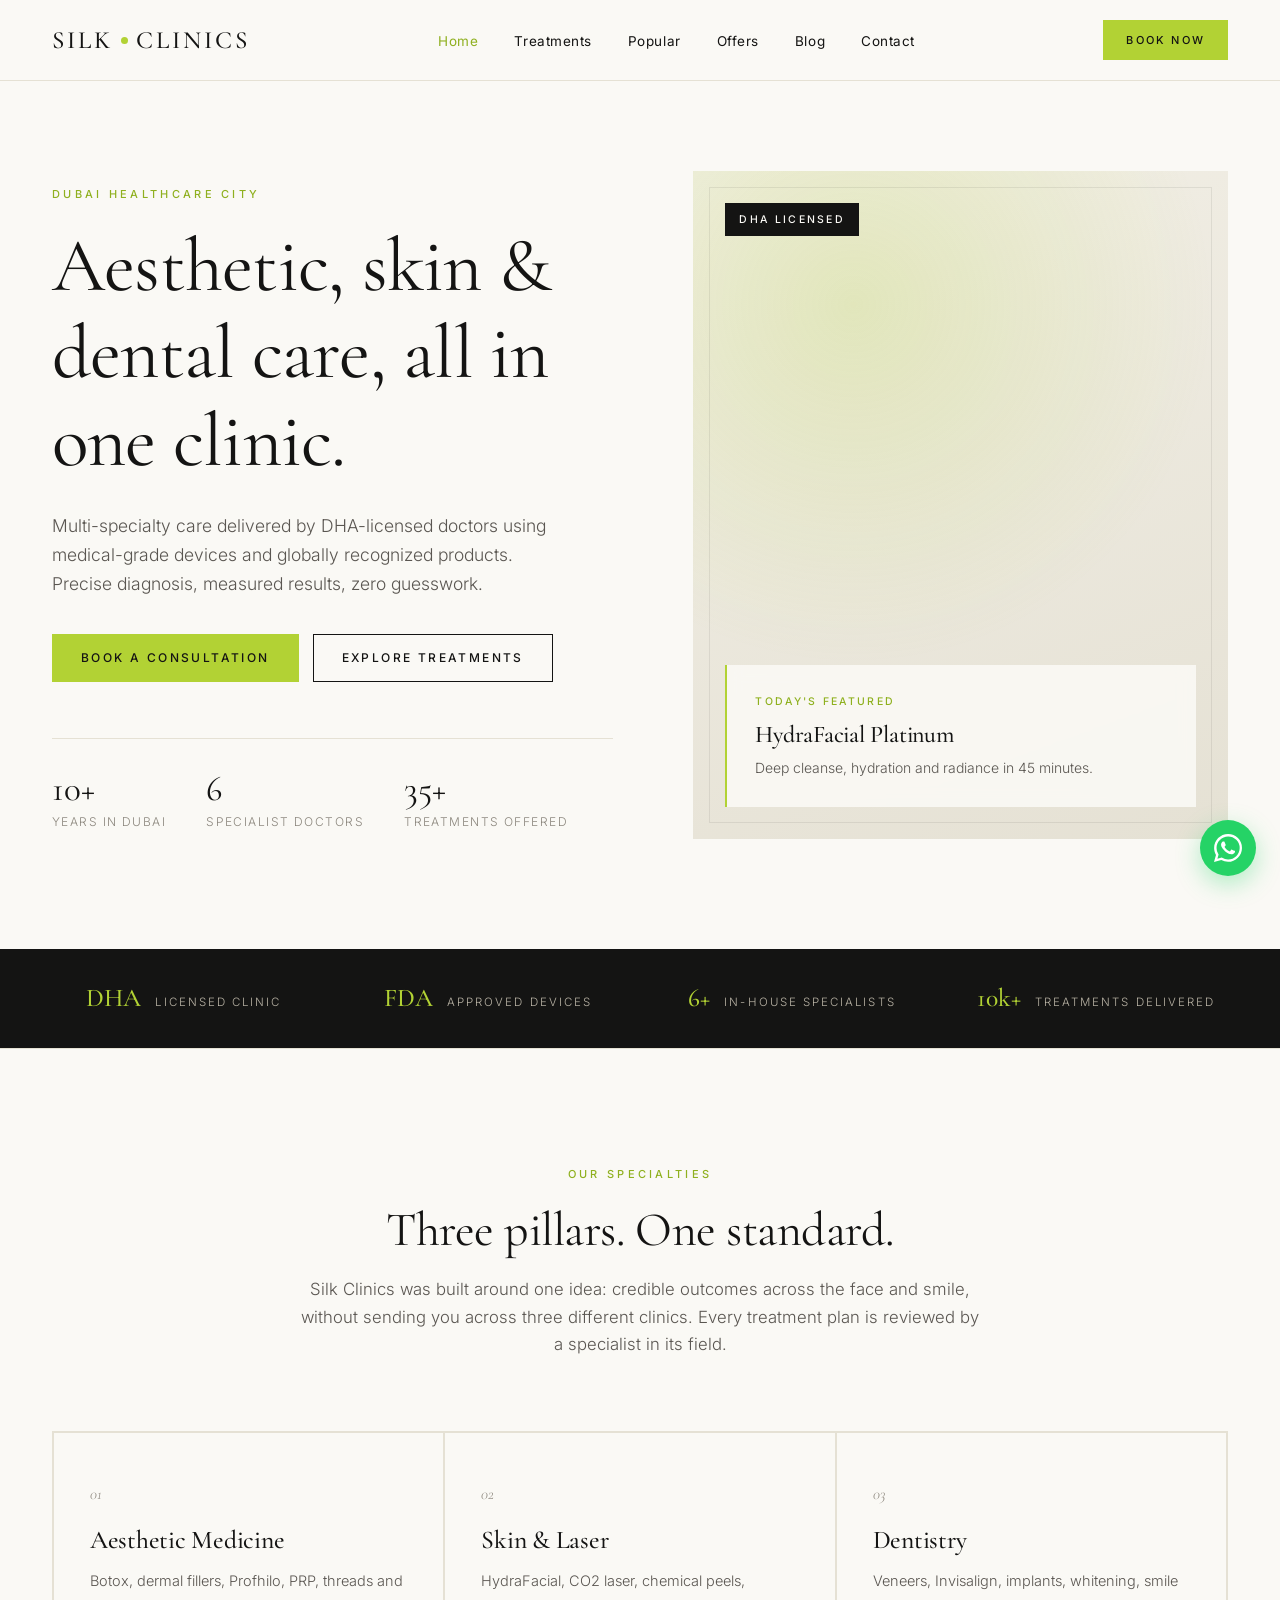
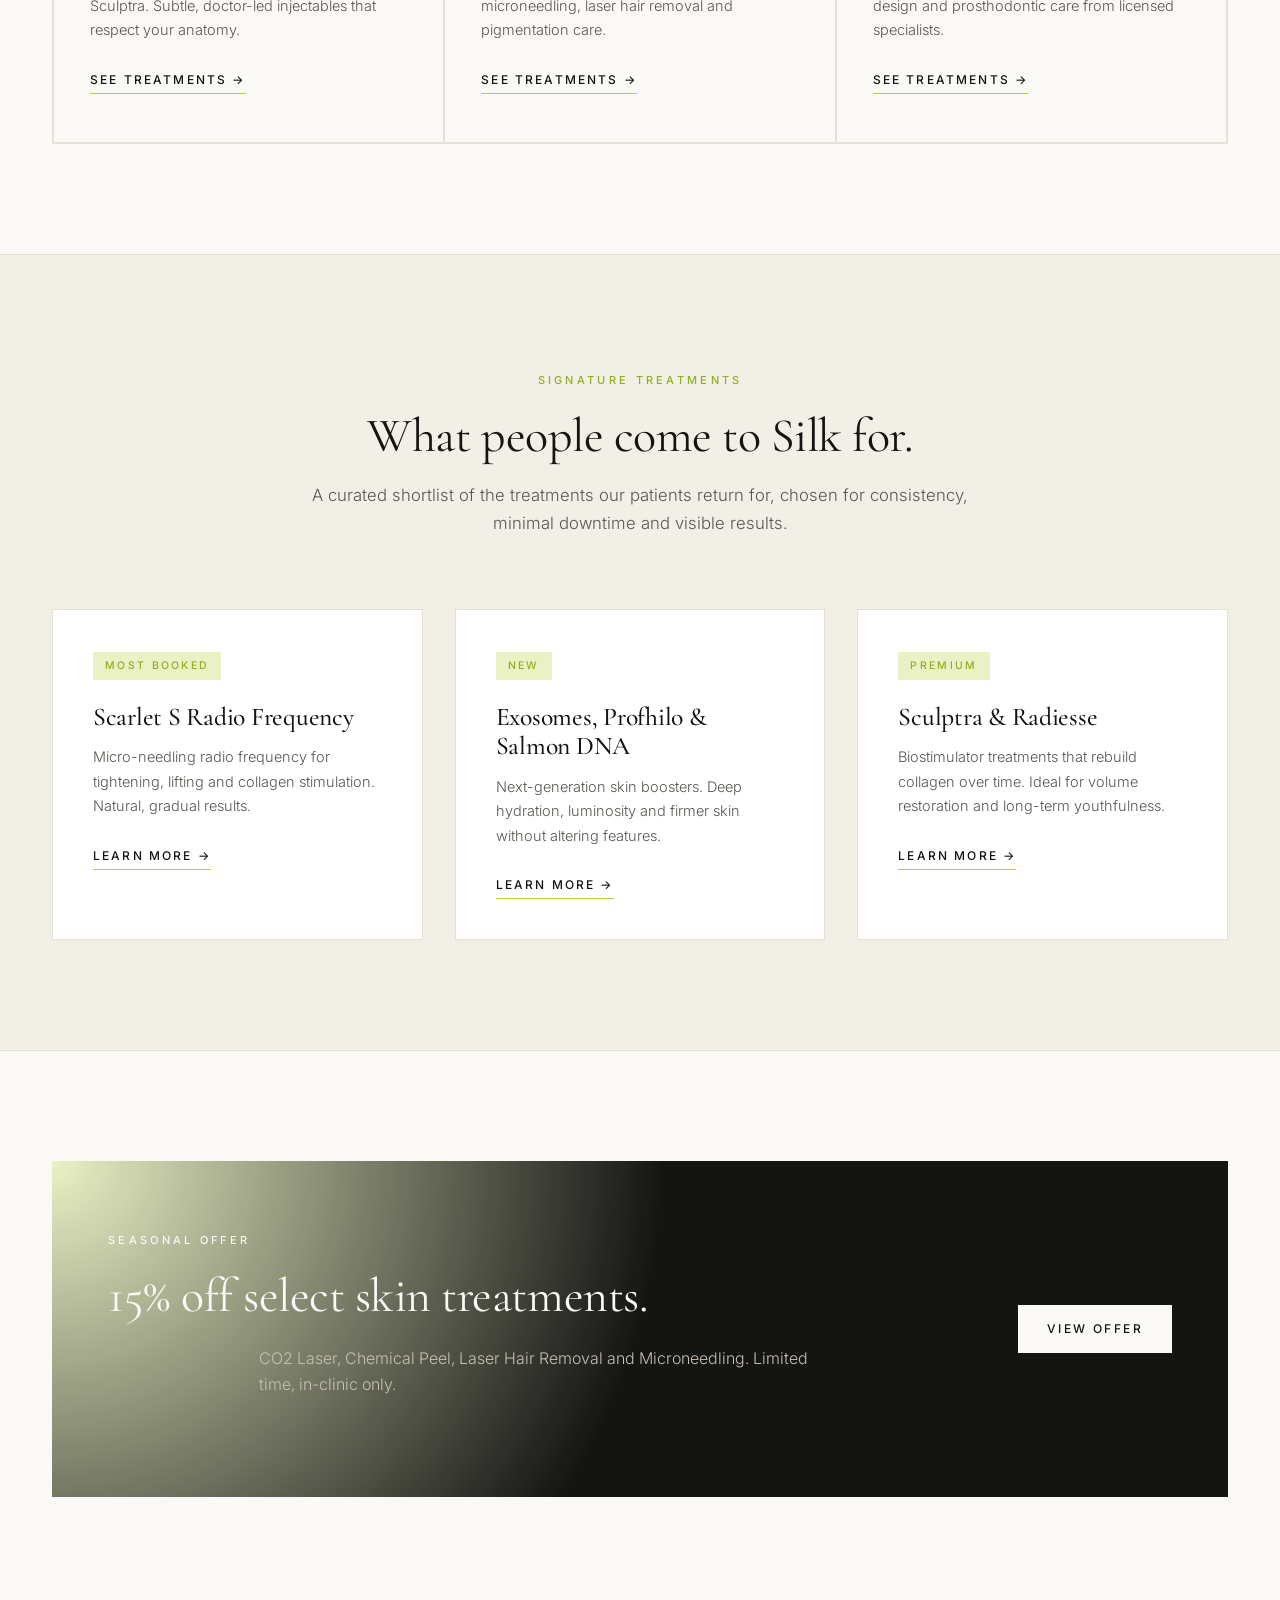
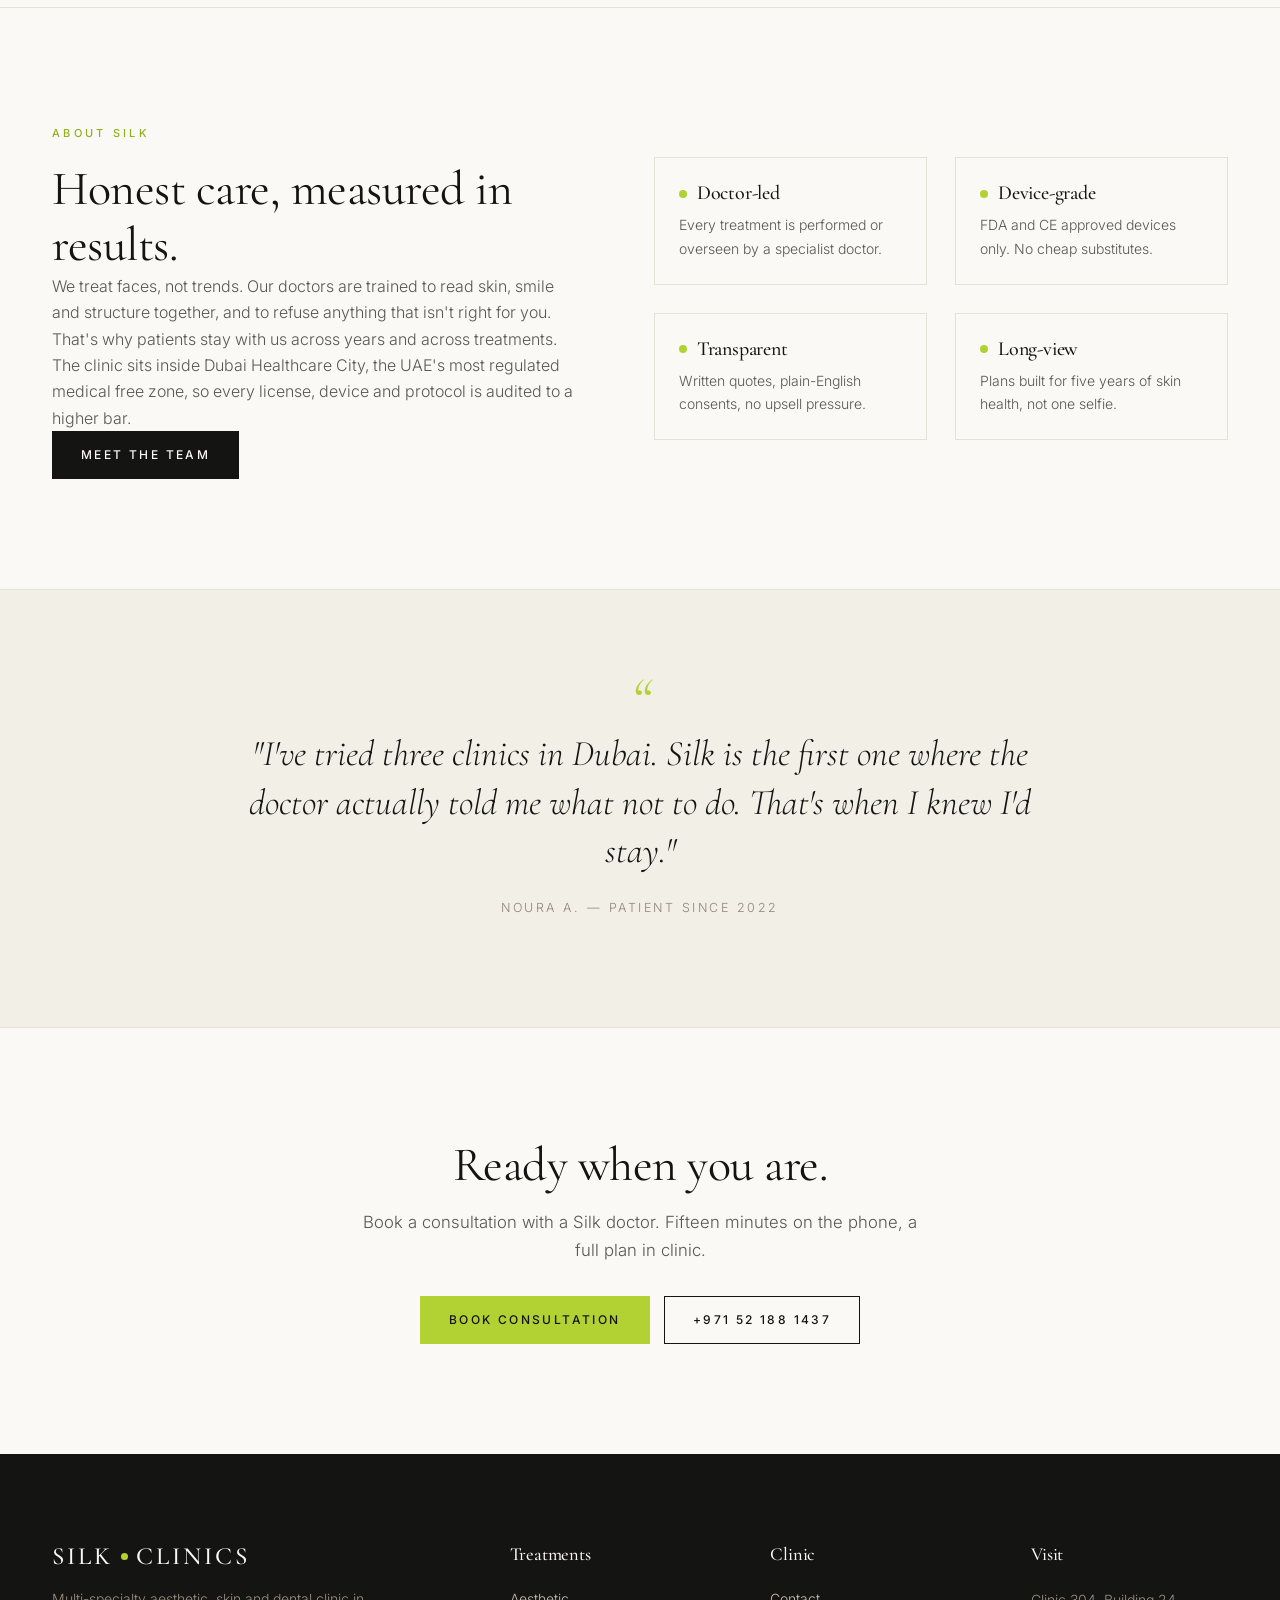
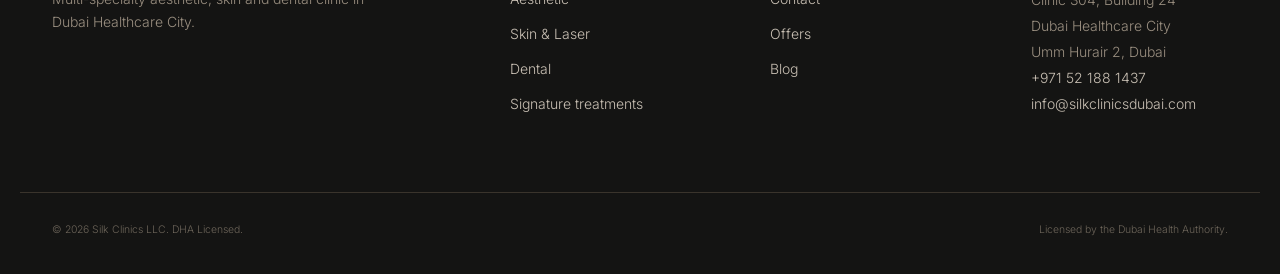
==== index.html @ d2a0b19b "Initial commit: Silk Clinics Dubai multi-page site - 7 HTML pages (home, treatments, popular-treatme" ====
<!DOCTYPE html>
<html lang="en">
<head>
<meta charset="UTF-8">
<meta name="viewport" content="width=device-width, initial-scale=1.0">
<title>Silk Clinics Dubai | Aesthetic, Skin & Dental Clinic in Dubai Healthcare City</title>
<meta name="description" content="Silk Clinics is a multi-specialty aesthetic, skin and dental clinic in Dubai Healthcare City. Botox, fillers, HydraFacial, laser treatments, veneers and more from DHA-licensed doctors.">
<meta name="keywords" content="aesthetic clinic Dubai, skin clinic Dubai, dental clinic Dubai Healthcare City, botox Dubai, hydrafacial Dubai, veneers Dubai, laser hair removal Dubai">
<meta name="robots" content="index, follow, max-image-preview:large">
<link rel="canonical" href="https://silkclinicsdubai.com/">

<meta property="og:type" content="website">
<meta property="og:title" content="Silk Clinics Dubai | Aesthetic, Skin & Dental Clinic">
<meta property="og:description" content="Multi-specialty aesthetic, skin and dental care in Dubai Healthcare City. DHA-licensed doctors, clinical-grade results.">
<meta property="og:url" content="https://silkclinicsdubai.com/">
<meta property="og:site_name" content="Silk Clinics Dubai">
<meta property="og:locale" content="en_US">
<meta name="twitter:card" content="summary_large_image">
<meta name="twitter:title" content="Silk Clinics Dubai">
<meta name="twitter:description" content="Aesthetic, skin and dental care in Dubai Healthcare City.">

<link rel="preconnect" href="https://fonts.googleapis.com">
<link rel="preconnect" href="https://fonts.gstatic.com" crossorigin>
<link href="https://fonts.googleapis.com/css2?family=Cormorant+Garamond:wght@300;400;500;600&family=Inter:wght@300;400;500;600&display=swap" rel="stylesheet">
<link rel="stylesheet" href="styles.css">

<script type="application/ld+json">
{
  "@context": "https://schema.org",
  "@type": "MedicalBusiness",
  "name": "Silk Clinics Dubai",
  "alternateName": "Silk Clinics",
  "image": "https://silkclinicsdubai.com/assets/silk-clinics-og.jpg",
  "url": "https://silkclinicsdubai.com/",
  "telephone": "+971521881437",
  "email": "info@silkclinicsdubai.com",
  "priceRange": "$$",
  "address": {
    "@type": "PostalAddress",
    "streetAddress": "Clinic 304, Building 24, Dubai Healthcare City",
    "addressLocality": "Umm Hurair 2",
    "addressRegion": "Dubai",
    "addressCountry": "AE"
  },
  "geo": {
    "@type": "GeoCoordinates",
    "latitude": 25.2285,
    "longitude": 55.3285
  },
  "openingHoursSpecification": [{
    "@type": "OpeningHoursSpecification",
    "dayOfWeek": ["Monday","Tuesday","Wednesday","Thursday","Saturday","Sunday"],
    "opens": "10:00",
    "closes": "20:00"
  }],
  "medicalSpecialty": ["Dermatology","Dentistry","CosmeticProcedure"],
  "sameAs": [
    "https://www.instagram.com/silkclinicsdubai"
  ]
}
</script>

<!-- Google Analytics -->
<script async src="https://www.googletagmanager.com/gtag/js?id=G-4FVXC5ELPM"></script>
<script>
  window.dataLayer = window.dataLayer || [];
  function gtag(){dataLayer.push(arguments);}
  gtag('js', new Date());
  gtag('config', 'G-4FVXC5ELPM');
</script>
</head>
<body>

<header class="site-header">
  <nav class="nav" aria-label="Primary">
    <a href="index.html" class="brand">Silk<span class="brand-dot"></span>Clinics</a>
    <ul class="nav-links">
      <li><a href="index.html" class="active">Home</a></li>
      <li><a href="treatments.html">Treatments</a></li>
      <li><a href="popular-treatments.html">Popular</a></li>
      <li><a href="offers.html">Offers</a></li>
      <li><a href="blog.html">Blog</a></li>
      <li><a href="contact.html">Contact</a></li>
    </ul>
    <a href="contact.html" class="btn btn-primary nav-cta">Book Now</a>
    <button class="menu-toggle" aria-label="Toggle menu" aria-expanded="false">
      <span></span><span></span><span></span>
    </button>
  </nav>
</header>

<main>

<!-- ===== Hero ===== -->
<section class="hero">
  <div class="container hero-grid">
    <div class="hero-copy">
      <span class="eyebrow">Dubai Healthcare City</span>
      <h1>Aesthetic, skin & dental care, all in one clinic.</h1>
      <p class="hero-lead">Multi-specialty care delivered by DHA-licensed doctors using medical-grade devices and globally recognized products. Precise diagnosis, measured results, zero guesswork.</p>
      <div class="hero-actions">
        <a href="contact.html" class="btn btn-primary">Book a consultation</a>
        <a href="treatments.html" class="btn btn-ghost">Explore treatments</a>
      </div>
      <ul class="hero-meta">
        <li><strong>10+</strong><span>Years in Dubai</span></li>
        <li><strong>6</strong><span>Specialist doctors</span></li>
        <li><strong>35+</strong><span>Treatments offered</span></li>
      </ul>
    </div>
    <div class="hero-visual" aria-hidden="true">
      <div class="hero-visual-inner">
        <div class="hv-badge">DHA Licensed</div>
        <div class="hv-card">
          <span class="hv-label">Today's featured</span>
          <h3>HydraFacial Platinum</h3>
          <p>Deep cleanse, hydration and radiance in 45 minutes.</p>
        </div>
      </div>
    </div>
  </div>
</section>

<!-- ===== Trust Strip ===== -->
<section class="trust-strip">
  <div class="container trust-grid">
    <div><strong>DHA</strong><span>Licensed clinic</span></div>
    <div><strong>FDA</strong><span>Approved devices</span></div>
    <div><strong>6+</strong><span>In-house specialists</span></div>
    <div><strong>10k+</strong><span>Treatments delivered</span></div>
  </div>
</section>

<!-- ===== Specialty Pillars ===== -->
<section class="section block">
  <div class="container">
    <div class="section-head">
      <span class="eyebrow">Our specialties</span>
      <h2>Three pillars. One standard.</h2>
      <p>Silk Clinics was built around one idea: credible outcomes across the face and smile, without sending you across three different clinics. Every treatment plan is reviewed by a specialist in its field.</p>
    </div>
    <div class="services-grid">
      <article class="service-card">
        <span class="service-index">01</span>
        <h3>Aesthetic Medicine</h3>
        <p>Botox, dermal fillers, Profhilo, PRP, threads and Sculptra. Subtle, doctor-led injectables that respect your anatomy.</p>
        <a href="treatments.html#aesthetic" class="link-arrow">See treatments</a>
      </article>
      <article class="service-card">
        <span class="service-index">02</span>
        <h3>Skin & Laser</h3>
        <p>HydraFacial, CO2 laser, chemical peels, microneedling, laser hair removal and pigmentation care.</p>
        <a href="treatments.html#skin" class="link-arrow">See treatments</a>
      </article>
      <article class="service-card">
        <span class="service-index">03</span>
        <h3>Dentistry</h3>
        <p>Veneers, Invisalign, implants, whitening, smile design and prosthodontic care from licensed specialists.</p>
        <a href="treatments.html#dental" class="link-arrow">See treatments</a>
      </article>
    </div>
  </div>
</section>

<!-- ===== Featured Treatments ===== -->
<section class="section block bg-alt">
  <div class="container">
    <div class="section-head">
      <span class="eyebrow">Signature treatments</span>
      <h2>What people come to Silk for.</h2>
      <p>A curated shortlist of the treatments our patients return for, chosen for consistency, minimal downtime and visible results.</p>
    </div>
    <div class="featured-grid">
      <article class="featured-card">
        <div class="featured-tag">Most booked</div>
        <h3>Scarlet S Radio Frequency</h3>
        <p>Micro-needling radio frequency for tightening, lifting and collagen stimulation. Natural, gradual results.</p>
        <a href="popular-treatments.html#scarlet" class="link-arrow">Learn more</a>
      </article>
      <article class="featured-card">
        <div class="featured-tag">New</div>
        <h3>Exosomes, Profhilo & Salmon DNA</h3>
        <p>Next-generation skin boosters. Deep hydration, luminosity and firmer skin without altering features.</p>
        <a href="popular-treatments.html#boosters" class="link-arrow">Learn more</a>
      </article>
      <article class="featured-card">
        <div class="featured-tag">Premium</div>
        <h3>Sculptra & Radiesse</h3>
        <p>Biostimulator treatments that rebuild collagen over time. Ideal for volume restoration and long-term youthfulness.</p>
        <a href="popular-treatments.html#biostimulators" class="link-arrow">Learn more</a>
      </article>
    </div>
  </div>
</section>

<!-- ===== Offer Banner ===== -->
<section class="section block">
  <div class="container">
    <div class="offer-banner">
      <div>
        <span class="eyebrow" style="color:var(--bg)">Seasonal offer</span>
        <h2>15% off select skin treatments.</h2>
        <p>CO2 Laser, Chemical Peel, Laser Hair Removal and Microneedling. Limited time, in-clinic only.</p>
      </div>
      <a href="offers.html" class="btn btn-light">View offer</a>
    </div>
  </div>
</section>

<!-- ===== About preview ===== -->
<section class="section block">
  <div class="container about-grid">
    <div>
      <span class="eyebrow">About Silk</span>
      <h2>Honest care, measured in results.</h2>
      <p>We treat faces, not trends. Our doctors are trained to read skin, smile and structure together, and to refuse anything that isn't right for you. That's why patients stay with us across years and across treatments.</p>
      <p>The clinic sits inside Dubai Healthcare City, the UAE's most regulated medical free zone, so every license, device and protocol is audited to a higher bar.</p>
      <a href="contact.html" class="btn btn-dark">Meet the team</a>
    </div>
    <div class="values-grid">
      <div class="value">
        <h4>Doctor-led</h4>
        <p>Every treatment is performed or overseen by a specialist doctor.</p>
      </div>
      <div class="value">
        <h4>Device-grade</h4>
        <p>FDA and CE approved devices only. No cheap substitutes.</p>
      </div>
      <div class="value">
        <h4>Transparent</h4>
        <p>Written quotes, plain-English consents, no upsell pressure.</p>
      </div>
      <div class="value">
        <h4>Long-view</h4>
        <p>Plans built for five years of skin health, not one selfie.</p>
      </div>
    </div>
  </div>
</section>

<!-- ===== Testimonial ===== -->
<section class="section block bg-alt">
  <div class="container">
    <blockquote class="testimonial">
      <p>"I've tried three clinics in Dubai. Silk is the first one where the doctor actually told me what <em>not</em> to do. That's when I knew I'd stay."</p>
      <footer>Noura A. — patient since 2022</footer>
    </blockquote>
  </div>
</section>

<!-- ===== Final CTA ===== -->
<section class="section block cta-block">
  <div class="container cta-inner">
    <h2>Ready when you are.</h2>
    <p>Book a consultation with a Silk doctor. Fifteen minutes on the phone, a full plan in clinic.</p>
    <div class="cta-actions">
      <a href="contact.html" class="btn btn-primary">Book consultation</a>
      <a href="tel:+971521881437" class="btn btn-ghost">+971 52 188 1437</a>
    </div>
  </div>
</section>

</main>

<!-- ===== Footer ===== -->
<footer class="site-footer">
  <div class="container footer-grid">
    <div class="footer-brand">
      <a href="index.html" class="brand brand-light">Silk<span class="brand-dot"></span>Clinics</a>
      <p>Multi-specialty aesthetic, skin and dental clinic in Dubai Healthcare City.</p>
    </div>
    <div>
      <h4>Treatments</h4>
      <ul>
        <li><a href="treatments.html#aesthetic">Aesthetic</a></li>
        <li><a href="treatments.html#skin">Skin & Laser</a></li>
        <li><a href="treatments.html#dental">Dental</a></li>
        <li><a href="popular-treatments.html">Signature treatments</a></li>
      </ul>
    </div>
    <div>
      <h4>Clinic</h4>
      <ul>
        <li><a href="contact.html">Contact</a></li>
        <li><a href="offers.html">Offers</a></li>
        <li><a href="blog.html">Blog</a></li>
      </ul>
    </div>
    <div>
      <h4>Visit</h4>
      <address>
        Clinic 304, Building 24<br>
        Dubai Healthcare City<br>
        Umm Hurair 2, Dubai<br>
        <a href="tel:+971521881437">+971 52 188 1437</a><br>
        <a href="mailto:info@silkclinicsdubai.com">info@silkclinicsdubai.com</a>
      </address>
    </div>
  </div>
  <div class="footer-bottom container">
    <small>&copy; 2026 Silk Clinics LLC. DHA Licensed.</small>
    <small>Licensed by the Dubai Health Authority.</small>
  </div>
</footer>

<a href="https://wa.me/971521881437" class="whatsapp-float" aria-label="WhatsApp us">
  <svg xmlns="http://www.w3.org/2000/svg" viewBox="0 0 24 24" fill="currentColor" width="26" height="26"><path d="M20.52 3.48A11.93 11.93 0 0 0 12.04 0C5.46 0 .1 5.36.1 11.94c0 2.1.55 4.16 1.6 5.98L0 24l6.25-1.64a11.9 11.9 0 0 0 5.79 1.48h.01c6.58 0 11.94-5.36 11.94-11.94 0-3.19-1.24-6.19-3.47-8.42zM12.04 21.8h-.01a9.86 9.86 0 0 1-5.03-1.38l-.36-.21-3.71.97.99-3.61-.23-.37a9.83 9.83 0 0 1-1.52-5.26c0-5.46 4.45-9.9 9.92-9.9 2.65 0 5.14 1.03 7.01 2.9a9.84 9.84 0 0 1 2.9 7.02c0 5.47-4.44 9.92-9.92 9.92zm5.44-7.42c-.3-.15-1.76-.87-2.03-.97-.27-.1-.47-.15-.67.15s-.77.97-.94 1.17c-.17.2-.35.22-.64.07-.3-.15-1.26-.46-2.4-1.48-.89-.79-1.49-1.77-1.66-2.07-.17-.3-.02-.46.13-.6.13-.13.3-.34.45-.5.15-.17.2-.3.3-.5.1-.2.05-.37-.02-.52-.07-.15-.67-1.62-.92-2.22-.24-.58-.49-.5-.67-.51l-.57-.01c-.2 0-.5.07-.77.37-.27.3-1.02 1-1.02 2.42 0 1.42 1.05 2.8 1.2 3 .15.2 2.07 3.17 5.02 4.43.7.3 1.25.48 1.68.62.7.22 1.35.19 1.86.12.57-.08 1.76-.72 2-1.42.25-.7.25-1.3.17-1.42-.07-.12-.27-.2-.57-.35z"/></svg>
</a>

</body>
</html>
---- styles.css ----
/* =========================================================
   Silk Clinics Dubai — Design System v2
   Brand accent: Silk Green #B2D234
   ========================================================= */

:root {
  --bg:          #FAF9F5;
  --bg-alt:      #F2EFE6;
  --bg-dark:     #141413;
  --ink:         #141413;
  --ink-soft:    #5A5651;
  --ink-muted:   #8C877E;
  --line:        #E5E1D4;
  --line-dark:   #2A2824;
  --accent:      #B2D234;
  --accent-dark: #8FB01F;
  --accent-tint: #E9F1C5;
  --white:       #FFFFFF;
  --whatsapp:    #25D366;

  --serif: 'Cormorant Garamond', 'Times New Roman', serif;
  --sans:  'Inter', -apple-system, BlinkMacSystemFont, 'Segoe UI', sans-serif;
  --mono:  'JetBrains Mono', ui-monospace, monospace;

  --max: 1240px;
  --radius: 2px;
  --ease: cubic-bezier(.4,.0,.2,1);
}

* { box-sizing: border-box; margin: 0; padding: 0; }
html { scroll-behavior: smooth; }
body {
  font-family: var(--sans);
  color: var(--ink);
  background: var(--bg);
  line-height: 1.65;
  font-weight: 300;
  font-size: 16px;
  -webkit-font-smoothing: antialiased;
  text-rendering: optimizeLegibility;
}
img { max-width: 100%; height: auto; display: block; }
a { color: inherit; text-decoration: none; transition: color .2s var(--ease); }
a:hover { color: var(--accent-dark); }
ul { list-style: none; }

h1, h2, h3, h4, h5 {
  font-family: var(--serif);
  font-weight: 400;
  line-height: 1.15;
  letter-spacing: -.01em;
  color: var(--ink);
}
h1 { font-size: clamp(2.5rem, 6vw, 4.75rem); font-weight: 400; }
h2 { font-size: clamp(1.9rem, 3.8vw, 3rem); }
h3 { font-size: clamp(1.35rem, 2vw, 1.65rem); font-weight: 500; }
h4 { font-size: 1.2rem; font-weight: 500; }
p  { color: var(--ink-soft); }

.container { max-width: var(--max); margin: 0 auto; padding: 0 32px; }

.eyebrow {
  display: inline-block;
  font-family: var(--sans);
  font-size: 11px;
  letter-spacing: .3em;
  text-transform: uppercase;
  color: var(--accent-dark);
  font-weight: 500;
  margin-bottom: 20px;
}

/* ===== Header ===== */
.site-header {
  position: sticky;
  top: 0;
  background: rgba(250, 249, 245, .94);
  backdrop-filter: blur(12px);
  -webkit-backdrop-filter: blur(12px);
  border-bottom: 1px solid var(--line);
  z-index: 100;
}
.nav {
  display: flex;
  align-items: center;
  justify-content: space-between;
  padding: 20px 32px;
  max-width: var(--max);
  margin: 0 auto;
}
.brand {
  font-family: var(--serif);
  font-size: 1.55rem;
  font-weight: 500;
  letter-spacing: .12em;
  text-transform: uppercase;
  line-height: 1;
  display: flex;
  align-items: center;
  gap: 6px;
}
.brand .dot {
  width: 7px;
  height: 7px;
  border-radius: 50%;
  background: var(--accent);
  display: inline-block;
}
.brand em {
  color: var(--ink-soft);
  font-style: italic;
  font-weight: 400;
  text-transform: lowercase;
  letter-spacing: .02em;
  font-size: .9em;
}
.nav-links {
  display: flex;
  gap: 36px;
  align-items: center;
}
.nav-links a {
  font-size: 13.5px;
  letter-spacing: .04em;
  color: var(--ink);
  font-weight: 400;
}
.nav-links a.active { color: var(--accent-dark); }
.nav-links a:hover { color: var(--accent-dark); }

.btn {
  display: inline-block;
  padding: 13px 28px;
  font-size: 12px;
  letter-spacing: .2em;
  text-transform: uppercase;
  font-weight: 500;
  border: 1px solid var(--ink);
  color: var(--ink);
  background: transparent;
  cursor: pointer;
  transition: all .25s var(--ease);
  text-decoration: none;
}
.btn:hover { background: var(--ink); color: var(--bg); }
.btn.primary { background: var(--accent); color: var(--ink); border-color: var(--accent); }
.btn.primary:hover { background: var(--accent-dark); border-color: var(--accent-dark); color: var(--ink); }
.btn.dark { background: var(--ink); color: var(--bg); }
.btn.dark:hover { background: var(--accent); color: var(--ink); border-color: var(--accent); }

.menu-toggle {
  display: none;
  background: none;
  border: none;
  cursor: pointer;
  padding: 6px;
}
.menu-toggle span {
  display: block;
  width: 24px;
  height: 1px;
  background: var(--ink);
  margin: 6px 0;
  transition: all .25s var(--ease);
}

/* ===== Hero ===== */
.hero {
  padding: 90px 0 110px;
  position: relative;
  overflow: hidden;
}
.hero-grid {
  display: grid;
  grid-template-columns: 1.05fr 1fr;
  gap: 80px;
  align-items: center;
}
.hero h1 em {
  font-style: italic;
  color: var(--accent-dark);
}
.hero h1 .leaf {
  display: inline-block;
  color: var(--accent);
  font-style: italic;
  padding: 0 4px;
}
.hero-lede {
  font-size: 1.1rem;
  max-width: 480px;
  margin: 26px 0 36px;
  color: var(--ink-soft);
}
.hero-cta { display: flex; gap: 14px; flex-wrap: wrap; }

.hero-visual {
  aspect-ratio: 4/5;
  background:
    radial-gradient(circle at 30% 20%, rgba(178,210,52,.22), transparent 55%),
    linear-gradient(160deg, #F2EFE6 0%, #E5E1D4 100%);
  position: relative;
  overflow: hidden;
}
.hero-visual::before {
  content: "";
  position: absolute;
  inset: 16px;
  border: 1px solid rgba(20,20,19,.08);
}
.hero-tag {
  position: absolute;
  bottom: 40px;
  left: 40px;
  right: 40px;
  font-family: var(--serif);
  font-style: italic;
  font-size: 1.35rem;
  color: var(--ink);
}
.hero-tag::before {
  content: "";
  display: inline-block;
  width: 28px;
  height: 1px;
  background: var(--accent);
  vertical-align: middle;
  margin-right: 14px;
}

/* Trust strip */
.trust {
  padding: 24px 0;
  background: var(--ink);
  color: var(--bg);
  overflow: hidden;
}
.trust-row {
  display: flex;
  justify-content: space-around;
  flex-wrap: wrap;
  gap: 24px;
  font-size: 12px;
  letter-spacing: .18em;
  text-transform: uppercase;
  color: #B9B3A5;
}
.trust-row span { display: flex; align-items: center; gap: 10px; }
.trust-row span::before {
  content: "";
  width: 5px;
  height: 5px;
  background: var(--accent);
  border-radius: 50%;
}

/* ===== Sections ===== */
section.block { padding: 110px 0; border-top: 1px solid var(--line); }
.section-head {
  text-align: center;
  max-width: 680px;
  margin: 0 auto 72px;
}
.section-head p { margin-top: 18px; font-size: 1.05rem; }

/* Service cards (homepage) */
.services-grid {
  display: grid;
  grid-template-columns: repeat(3, 1fr);
  gap: 1px;
  background: var(--line);
  border: 1px solid var(--line);
}
.service {
  background: var(--bg);
  padding: 48px 36px;
  transition: background .3s var(--ease);
  position: relative;
}
.service:hover { background: var(--white); }
.service:hover .service-num { color: var(--accent-dark); }
.service-num {
  font-family: var(--serif);
  font-style: italic;
  color: var(--ink-muted);
  font-size: 1rem;
  margin-bottom: 20px;
  transition: color .25s var(--ease);
  display: flex;
  align-items: center;
  gap: 10px;
}
.service-num::after {
  content: "";
  flex: 1;
  height: 1px;
  background: var(--line);
}
.service h3 { margin-bottom: 14px; }
.service p { font-size: 14.5px; line-height: 1.7; }
.service a.more {
  display: inline-block;
  margin-top: 20px;
  font-size: 12px;
  letter-spacing: .18em;
  text-transform: uppercase;
  color: var(--ink);
  border-bottom: 1px solid var(--accent);
  padding-bottom: 3px;
  font-weight: 500;
}
.service a.more:hover { color: var(--accent-dark); }

/* Treatment list (treatments page) */
.categories {
  display: grid;
  grid-template-columns: repeat(2, 1fr);
  gap: 64px 80px;
}
.category h3 {
  font-family: var(--serif);
  font-weight: 500;
  padding-bottom: 18px;
  margin-bottom: 22px;
  border-bottom: 1px solid var(--line);
  display: flex;
  align-items: baseline;
  justify-content: space-between;
}
.category h3 .count {
  font-family: var(--sans);
  font-size: 12px;
  letter-spacing: .2em;
  font-weight: 500;
  color: var(--accent-dark);
  text-transform: uppercase;
}
.category ul li {
  padding: 14px 0;
  border-bottom: 1px solid var(--line);
  font-size: 15px;
  display: flex;
  justify-content: space-between;
  align-items: center;
  cursor: pointer;
  transition: padding .2s var(--ease);
}
.category ul li:hover { padding-left: 10px; color: var(--accent-dark); }
.category ul li::after {
  content: "→";
  color: var(--ink-muted);
  font-size: 14px;
  transition: transform .2s var(--ease);
}
.category ul li:hover::after { color: var(--accent-dark); transform: translateX(4px); }

/* About */
.about-grid {
  display: grid;
  grid-template-columns: 1fr 1.1fr;
  gap: 80px;
  align-items: center;
}
.about-visual {
  aspect-ratio: 4/5;
  background:
    radial-gradient(circle at 70% 30%, rgba(178,210,52,.25), transparent 60%),
    linear-gradient(160deg, #E5E1D4 0%, #C9C0B4 100%);
  position: relative;
}
.about-visual::before {
  content: "";
  position: absolute;
  inset: -18px 18px 18px -18px;
  border: 1px solid var(--accent);
  z-index: -1;
}
.about ul { margin-top: 32px; }
.about ul li {
  padding: 16px 0;
  border-bottom: 1px solid var(--line);
  color: var(--ink);
  font-size: 15px;
  display: flex;
  gap: 16px;
  align-items: flex-start;
}
.about ul li::before {
  content: "";
  width: 8px;
  height: 8px;
  background: var(--accent);
  border-radius: 50%;
  flex-shrink: 0;
  margin-top: 8px;
}

/* Values */
.values-grid {
  display: grid;
  grid-template-columns: repeat(4, 1fr);
  gap: 44px;
}
.value { text-align: center; }
.value-num {
  font-family: var(--serif);
  font-style: italic;
  font-size: 3rem;
  color: var(--accent);
  line-height: 1;
  margin-bottom: 18px;
  position: relative;
  display: inline-block;
}
.value-num::after {
  content: "";
  position: absolute;
  bottom: -8px;
  left: 50%;
  transform: translateX(-50%);
  width: 22px;
  height: 1px;
  background: var(--accent-dark);
}
.value h4 { font-size: 1.25rem; margin-bottom: 10px; }
.value p { font-size: 14px; }

/* Team */
.team { background: var(--bg-alt); }
.team-block { margin-bottom: 70px; }
.team-block:last-child { margin-bottom: 0; }
.team-block-title {
  text-align: center;
  margin-bottom: 44px;
}
.team-grid {
  display: grid;
  grid-template-columns: repeat(3, 1fr);
  gap: 28px;
}
.team-card {
  background: var(--white);
  padding: 40px 28px;
  text-align: center;
  border: 1px solid var(--line);
  transition: transform .25s var(--ease), border-color .25s var(--ease);
}
.team-card:hover { transform: translateY(-4px); border-color: var(--accent); }
.team-avatar {
  width: 96px;
  height: 96px;
  border-radius: 50%;
  margin: 0 auto 22px;
  background: linear-gradient(135deg, var(--accent-tint), var(--accent));
  display: flex;
  align-items: center;
  justify-content: center;
  color: var(--ink);
  font-family: var(--serif);
  font-size: 2.25rem;
  font-weight: 500;
}
.team-card h4 {
  font-family: var(--serif);
  font-size: 1.3rem;
  margin-bottom: 6px;
}
.team-card .role {
  font-size: 11.5px;
  letter-spacing: .18em;
  text-transform: uppercase;
  color: var(--accent-dark);
  font-weight: 500;
}

/* Popular treatments (featured) */
.featured-grid {
  display: grid;
  grid-template-columns: repeat(3, 1fr);
  gap: 32px;
}
.feature-card {
  background: var(--white);
  border: 1px solid var(--line);
  padding: 40px;
  position: relative;
  overflow: hidden;
  transition: border-color .25s var(--ease);
}
.feature-card:hover { border-color: var(--accent); }
.feature-card::before {
  content: "";
  position: absolute;
  top: 0; left: 0;
  width: 4px;
  height: 0;
  background: var(--accent);
  transition: height .3s var(--ease);
}
.feature-card:hover::before { height: 100%; }
.feature-card .ft-visual {
  aspect-ratio: 3/2;
  background: linear-gradient(135deg, var(--accent-tint), var(--bg-alt));
  margin-bottom: 28px;
  position: relative;
}
.feature-card .ft-visual .ft-badge {
  position: absolute;
  top: 16px;
  left: 16px;
  background: var(--ink);
  color: var(--bg);
  font-size: 11px;
  letter-spacing: .18em;
  text-transform: uppercase;
  padding: 7px 14px;
  font-weight: 500;
}
.feature-card h3 { margin-bottom: 14px; }
.feature-card p { font-size: 14.5px; line-height: 1.7; margin-bottom: 18px; }

/* Offer banner */
.offer-banner {
  background:
    radial-gradient(circle at 0% 0%, var(--accent-tint), transparent 50%),
    var(--ink);
  color: var(--bg);
  padding: 100px 0;
  text-align: center;
  position: relative;
}
.offer-banner h2 { color: var(--bg); }
.offer-banner p { color: #C9C0B4; max-width: 640px; margin: 20px auto 36px; }
.offer-pill {
  display: inline-block;
  background: var(--accent);
  color: var(--ink);
  padding: 8px 20px;
  font-size: 11px;
  letter-spacing: .25em;
  text-transform: uppercase;
  font-weight: 500;
  margin-bottom: 24px;
}

/* Offer items grid */
.offer-items {
  display: grid;
  grid-template-columns: repeat(4, 1fr);
  gap: 24px;
  margin-top: 60px;
}
.offer-item {
  background: var(--bg);
  padding: 36px 28px;
  text-align: center;
  border: 1px solid var(--line);
}
.offer-item .disc {
  font-family: var(--serif);
  font-style: italic;
  font-size: 2.5rem;
  color: var(--accent-dark);
  line-height: 1;
  margin-bottom: 14px;
}
.offer-item h4 { font-size: 1.1rem; margin-bottom: 6px; }
.offer-item p { font-size: 13px; }

/* Testimonial */
.testimonial {
  text-align: center;
  max-width: 820px;
  margin: 0 auto;
}
.testimonial blockquote {
  font-family: var(--serif);
  font-style: italic;
  font-size: clamp(1.5rem, 3vw, 2.25rem);
  line-height: 1.35;
  color: var(--ink);
  margin-bottom: 28px;
  position: relative;
}
.testimonial blockquote::before {
  content: "\201C";
  display: block;
  font-size: 4rem;
  color: var(--accent);
  line-height: 0;
  margin-bottom: 30px;
}
.testimonial cite {
  font-style: normal;
  font-size: 13px;
  letter-spacing: .2em;
  text-transform: uppercase;
  color: var(--ink-muted);
}

/* Contact */
.contact-grid {
  display: grid;
  grid-template-columns: 1fr 1fr;
  gap: 80px;
}
.contact-info h3 {
  font-family: var(--serif);
  font-size: 1.4rem;
  margin: 36px 0 12px;
  font-weight: 500;
}
.contact-info h3:first-child { margin-top: 0; }
.contact-info p,
.contact-info a {
  color: var(--ink-soft);
  line-height: 1.85;
  font-size: 15px;
}
.contact-info a:hover { color: var(--accent-dark); }

.contact-form label {
  display: block;
  font-size: 11px;
  letter-spacing: .2em;
  text-transform: uppercase;
  color: var(--ink);
  margin: 24px 0 8px;
  font-weight: 500;
}
.contact-form label:first-child { margin-top: 0; }
.contact-form input,
.contact-form textarea,
.contact-form select {
  width: 100%;
  padding: 14px 0;
  background: transparent;
  border: none;
  border-bottom: 1px solid var(--line);
  font-family: var(--sans);
  font-size: 15px;
  color: var(--ink);
  transition: border-color .2s var(--ease);
}
.contact-form input:focus,
.contact-form textarea:focus,
.contact-form select:focus {
  outline: none;
  border-bottom-color: var(--accent);
}
.contact-form textarea { resize: vertical; min-height: 100px; }
.contact-form button { margin-top: 32px; }

.map {
  margin-top: 56px;
  aspect-ratio: 21/8;
  border: 1px solid var(--line);
  overflow: hidden;
}
.map iframe { width: 100%; height: 100%; border: 0; filter: grayscale(.25) contrast(.96); }

/* Breadcrumbs */
.breadcrumbs {
  padding: 28px 0 0;
  font-size: 12px;
  letter-spacing: .12em;
  text-transform: uppercase;
  color: var(--ink-muted);
}
.breadcrumbs a { color: var(--ink-muted); }
.breadcrumbs a:hover { color: var(--accent-dark); }
.breadcrumbs span { margin: 0 10px; color: var(--line); }

/* Page hero (sub pages) */
.page-hero {
  padding: 60px 0 80px;
  text-align: center;
}
.page-hero h1 { margin-bottom: 16px; }
.page-hero p {
  font-size: 1.1rem;
  max-width: 640px;
  margin: 0 auto;
}

/* Treatment detail page */
.treatment-detail {
  display: grid;
  grid-template-columns: 1fr 380px;
  gap: 72px;
  align-items: flex-start;
}
.treatment-detail h2 { margin: 56px 0 20px; }
.treatment-detail h2:first-child { margin-top: 0; }
.treatment-detail p { margin-bottom: 16px; line-height: 1.75; }
.treatment-detail ul { margin: 18px 0 28px; }
.treatment-detail ul li {
  padding: 12px 0 12px 28px;
  border-bottom: 1px solid var(--line);
  position: relative;
  font-size: 15px;
  color: var(--ink);
}
.treatment-detail ul li::before {
  content: "";
  position: absolute;
  left: 0;
  top: 20px;
  width: 16px;
  height: 1px;
  background: var(--accent);
}
.sidebar-card {
  background: var(--bg-alt);
  padding: 36px;
  position: sticky;
  top: 100px;
  border-left: 2px solid var(--accent);
}
.sidebar-card h3 { margin-bottom: 18px; }
.sidebar-card .info {
  display: flex;
  justify-content: space-between;
  padding: 12px 0;
  border-bottom: 1px solid var(--line);
  font-size: 14px;
}
.sidebar-card .info span { color: var(--ink-soft); }
.sidebar-card .btn { margin-top: 24px; width: 100%; text-align: center; }

/* Gallery */
.gallery {
  display: grid;
  grid-template-columns: repeat(4, 1fr);
  gap: 2px;
}
.gallery-item {
  aspect-ratio: 1;
  background: linear-gradient(135deg, var(--bg-alt), var(--accent-tint));
  position: relative;
  overflow: hidden;
}
.gallery-item:nth-child(2n) { background: linear-gradient(135deg, var(--accent-tint), #D9D4C1); }
.gallery-item:nth-child(3n) { background: linear-gradient(135deg, #D9D4C1, var(--bg-alt)); }
.gallery-item .cap {
  position: absolute;
  bottom: 14px;
  left: 18px;
  right: 18px;
  color: var(--ink);
  font-family: var(--serif);
  font-size: 1rem;
  font-style: italic;
}

/* Blog */
.blog-grid {
  display: grid;
  grid-template-columns: repeat(3, 1fr);
  gap: 40px;
}
.blog-card {
  background: var(--bg);
  border: 1px solid var(--line);
  transition: border-color .25s var(--ease), transform .25s var(--ease);
}
.blog-card:hover { border-color: var(--accent); transform: translateY(-3px); }
.blog-card .thumb {
  aspect-ratio: 3/2;
  background: linear-gradient(135deg, var(--accent-tint), var(--bg-alt));
}
.blog-card .body { padding: 28px; }
.blog-card .tag {
  display: inline-block;
  font-size: 10.5px;
  letter-spacing: .2em;
  text-transform: uppercase;
  color: var(--accent-dark);
  font-weight: 500;
  margin-bottom: 14px;
}
.blog-card h3 { font-size: 1.4rem; margin-bottom: 12px; }
.blog-card p { font-size: 14px; margin-bottom: 20px; }
.blog-card .meta { font-size: 11.5px; letter-spacing: .15em; text-transform: uppercase; color: var(--ink-muted); }

/* Footer */
footer.site-footer {
  background: var(--bg-dark);
  color: #C9C0B4;
  padding: 90px 0 36px;
}
.footer-grid {
  display: grid;
  grid-template-columns: 2fr 1fr 1fr 1fr;
  gap: 64px;
  margin-bottom: 64px;
}
footer.site-footer h4 {
  font-family: var(--serif);
  color: var(--bg);
  font-size: 1.15rem;
  margin-bottom: 22px;
  font-weight: 500;
}
footer.site-footer ul li { margin-bottom: 12px; font-size: 14px; }
footer.site-footer a { color: #C9C0B4; }
footer.site-footer a:hover { color: var(--accent); }
.footer-brand .brand { color: var(--bg); }
.footer-brand p { color: #9A8F80; margin-top: 18px; font-size: 14px; max-width: 340px; }
.socials { display: flex; gap: 12px; margin-top: 22px; }
.socials a {
  width: 38px;
  height: 38px;
  border: 1px solid #3A342C;
  display: flex;
  align-items: center;
  justify-content: center;
  font-size: 11px;
  letter-spacing: .1em;
  font-weight: 500;
  transition: all .2s var(--ease);
}
.socials a:hover { background: var(--accent); border-color: var(--accent); color: var(--ink); }
.footer-bottom {
  border-top: 1px solid #3A342C;
  padding-top: 28px;
  display: flex;
  justify-content: space-between;
  color: #6D655A;
  font-size: 12.5px;
}

/* WhatsApp float */
.whatsapp-float {
  position: fixed;
  bottom: 24px;
  right: 24px;
  width: 56px;
  height: 56px;
  background: var(--whatsapp);
  color: white;
  border-radius: 50%;
  display: flex;
  align-items: center;
  justify-content: center;
  box-shadow: 0 8px 24px rgba(37, 211, 102, .35);
  z-index: 50;
  transition: transform .2s var(--ease);
}
.whatsapp-float:hover { transform: scale(1.08); color: white; }
.whatsapp-float svg { width: 28px; height: 28px; }

/* Responsive */
@media (max-width: 980px) {
  .nav-links { display: none; }
  .menu-toggle { display: block; }
  .nav-links.open {
    display: flex;
    position: absolute;
    top: 100%;
    left: 0;
    right: 0;
    background: var(--bg);
    flex-direction: column;
    padding: 28px 32px;
    gap: 24px;
    border-bottom: 1px solid var(--line);
  }
  .hero { padding: 50px 0 80px; }
  .hero-grid,
  .about-grid,
  .contact-grid,
  .treatment-detail { grid-template-columns: 1fr; gap: 40px; }
  .services-grid,
  .team-grid,
  .values-grid,
  .featured-grid,
  .blog-grid,
  .categories,
  .offer-items,
  .gallery { grid-template-columns: 1fr 1fr; }
  .services-grid { grid-template-columns: 1fr; }
  .footer-grid { grid-template-columns: 1fr 1fr; gap: 40px; }
  .footer-bottom { flex-direction: column; gap: 10px; text-align: center; }
  section.block { padding: 72px 0; }
  .sidebar-card { position: static; }
}
@media (max-width: 600px) {
  .team-grid,
  .featured-grid,
  .values-grid,
  .categories,
  .offer-items,
  .blog-grid,
  .gallery { grid-template-columns: 1fr; }
  .gallery { grid-template-columns: 1fr 1fr; }
  .footer-grid { grid-template-columns: 1fr; }
  .trust-row { gap: 12px; font-size: 10.5px; }
  .container { padding: 0 22px; }
}

/* =========================================================
   Addendum: v2 multi-page HTML support
   ========================================================= */

/* Brand dot */
.brand-dot {
  display: inline-block;
  width: 7px;
  height: 7px;
  border-radius: 50%;
  background: var(--accent);
  margin: 0 2px;
}
.brand-light { color: var(--bg) !important; }

/* Button variants used in new HTML */
.btn-primary {
  display: inline-block;
  padding: 13px 28px;
  font-size: 12px;
  letter-spacing: .2em;
  text-transform: uppercase;
  font-weight: 500;
  border: 1px solid var(--accent);
  background: var(--accent);
  color: var(--ink);
  cursor: pointer;
  transition: all .25s var(--ease);
  text-decoration: none;
}
.btn-primary:hover {
  background: var(--accent-dark);
  border-color: var(--accent-dark);
  color: var(--ink);
}
.btn-ghost {
  display: inline-block;
  padding: 13px 28px;
  font-size: 12px;
  letter-spacing: .2em;
  text-transform: uppercase;
  font-weight: 500;
  border: 1px solid var(--ink);
  background: transparent;
  color: var(--ink);
  cursor: pointer;
  transition: all .25s var(--ease);
  text-decoration: none;
}
.btn-ghost:hover { background: var(--ink); color: var(--bg); }
.btn-dark {
  display: inline-block;
  padding: 13px 28px;
  font-size: 12px;
  letter-spacing: .2em;
  text-transform: uppercase;
  font-weight: 500;
  border: 1px solid var(--ink);
  background: var(--ink);
  color: var(--bg);
  cursor: pointer;
  transition: all .25s var(--ease);
  text-decoration: none;
}
.btn-dark:hover { background: var(--accent); border-color: var(--accent); color: var(--ink); }
.btn-light {
  display: inline-block;
  padding: 13px 28px;
  font-size: 12px;
  letter-spacing: .2em;
  text-transform: uppercase;
  font-weight: 500;
  background: var(--bg);
  color: var(--ink);
  border: 1px solid var(--bg);
  cursor: pointer;
  transition: all .25s var(--ease);
  text-decoration: none;
}
.btn-light:hover { background: var(--accent); border-color: var(--accent); }
.nav-cta { padding: 10px 22px; font-size: 11px; }

/* Hero v2 */
.hero-copy { }
.hero-lead { font-size: 1.1rem; max-width: 520px; margin: 26px 0 36px; color: var(--ink-soft); }
.hero-actions { display: flex; gap: 14px; flex-wrap: wrap; }
.hero-meta {
  display: flex;
  gap: 40px;
  margin-top: 56px;
  padding-top: 32px;
  border-top: 1px solid var(--line);
}
.hero-meta li { display: flex; flex-direction: column; gap: 6px; }
.hero-meta strong {
  font-family: var(--serif);
  font-size: 2.2rem;
  font-weight: 400;
  color: var(--ink);
  line-height: 1;
}
.hero-meta span {
  font-size: 12px;
  letter-spacing: .12em;
  text-transform: uppercase;
  color: var(--ink-muted);
}

.hero-visual-inner {
  position: absolute;
  inset: 32px;
  display: flex;
  flex-direction: column;
  justify-content: space-between;
}
.hv-badge {
  align-self: flex-start;
  background: var(--ink);
  color: var(--bg);
  font-size: 10.5px;
  letter-spacing: .22em;
  text-transform: uppercase;
  padding: 8px 14px;
  font-weight: 500;
}
.hv-card {
  background: rgba(250, 249, 245, .92);
  backdrop-filter: blur(8px);
  padding: 28px;
  border-left: 2px solid var(--accent);
}
.hv-label {
  display: block;
  font-size: 10.5px;
  letter-spacing: .22em;
  text-transform: uppercase;
  color: var(--accent-dark);
  margin-bottom: 10px;
  font-weight: 500;
}
.hv-card h3 { font-size: 1.5rem; margin-bottom: 8px; }
.hv-card p { font-size: 14px; color: var(--ink-soft); }

/* Trust strip v2 */
.trust-strip {
  padding: 28px 0;
  background: var(--ink);
  color: var(--bg);
}
.trust-grid {
  display: grid;
  grid-template-columns: repeat(4, 1fr);
  gap: 40px;
}
.trust-grid > div {
  display: flex;
  align-items: baseline;
  gap: 14px;
  justify-content: center;
}
.trust-grid strong {
  font-family: var(--serif);
  font-size: 1.6rem;
  color: var(--accent);
  font-weight: 500;
}
.trust-grid span {
  font-size: 11.5px;
  letter-spacing: .18em;
  text-transform: uppercase;
  color: #B9B3A5;
}

/* Background alt */
.bg-alt { background: var(--bg-alt); }

/* Service cards v2 (.service-card) */
.service-card {
  background: var(--bg);
  padding: 48px 36px;
  border: 1px solid var(--line);
  transition: all .3s var(--ease);
  position: relative;
}
.service-card:hover { background: var(--white); border-color: var(--accent); }
.service-card:hover .service-index { color: var(--accent-dark); }
.service-index {
  display: block;
  font-family: var(--serif);
  font-style: italic;
  color: var(--ink-muted);
  font-size: 1rem;
  margin-bottom: 18px;
  transition: color .25s var(--ease);
}
.service-card h3 { margin-bottom: 14px; }
.service-card p { font-size: 14.5px; line-height: 1.7; margin-bottom: 22px; }
.services-grid { gap: 0; }

.link-arrow {
  display: inline-block;
  font-size: 12px;
  letter-spacing: .18em;
  text-transform: uppercase;
  color: var(--ink);
  border-bottom: 1px solid var(--accent);
  padding-bottom: 3px;
  font-weight: 500;
}
.link-arrow::after { content: " \2192"; }
.link-arrow:hover { color: var(--accent-dark); }

/* Featured cards v2 (.featured-card) */
.featured-card {
  background: var(--white);
  border: 1px solid var(--line);
  padding: 40px;
  position: relative;
  overflow: hidden;
  transition: border-color .25s var(--ease), transform .25s var(--ease);
}
.featured-card:hover { border-color: var(--accent); transform: translateY(-3px); }
.featured-card::before {
  content: "";
  position: absolute;
  top: 0; left: 0;
  width: 4px;
  height: 100%;
  background: var(--accent);
  transform: scaleY(0);
  transform-origin: top;
  transition: transform .3s var(--ease);
}
.featured-card:hover::before { transform: scaleY(1); }
.featured-tag {
  display: inline-block;
  font-size: 10.5px;
  letter-spacing: .22em;
  text-transform: uppercase;
  background: var(--accent-tint);
  color: var(--accent-dark);
  padding: 5px 12px;
  font-weight: 500;
  margin-bottom: 22px;
}
.featured-card h3 { margin-bottom: 14px; }
.featured-card p { font-size: 14.5px; line-height: 1.7; margin-bottom: 22px; }

/* Offer banner v2 */
.offer-banner {
  background:
    radial-gradient(circle at 0% 0%, var(--accent-tint), transparent 50%),
    var(--ink);
  color: var(--bg);
  padding: 64px 56px;
  display: grid;
  grid-template-columns: 1.5fr auto;
  gap: 48px;
  align-items: center;
  text-align: left;
}
.offer-banner h2 { color: var(--bg); margin-bottom: 12px; }
.offer-banner p { color: #C9C0B4; max-width: 560px; }

/* Values v2 */
.values-grid { grid-template-columns: repeat(2, 1fr); gap: 28px; }
.value {
  text-align: left;
  padding: 24px;
  border: 1px solid var(--line);
  background: var(--bg);
}
.value h4 {
  font-family: var(--serif);
  font-size: 1.25rem;
  margin-bottom: 8px;
  position: relative;
  padding-left: 18px;
}
.value h4::before {
  content: "";
  position: absolute;
  left: 0;
  top: 50%;
  transform: translateY(-50%);
  width: 8px;
  height: 8px;
  background: var(--accent);
  border-radius: 50%;
}
.value p { font-size: 14px; }

/* Testimonial v2 */
.testimonial {
  text-align: center;
  max-width: 820px;
  margin: 0 auto;
  font-family: var(--serif);
  font-style: italic;
  font-size: clamp(1.5rem, 3vw, 2.25rem);
  line-height: 1.35;
  color: var(--ink);
  position: relative;
}
.testimonial p { color: var(--ink); margin-bottom: 24px; }
.testimonial::before {
  content: "\201C";
  display: block;
  font-size: 4rem;
  color: var(--accent);
  line-height: 0;
  margin-bottom: 30px;
}
.testimonial footer {
  font-style: normal;
  font-family: var(--sans);
  font-size: 12.5px;
  letter-spacing: .2em;
  text-transform: uppercase;
  color: var(--ink-muted);
}

/* CTA block */
.cta-block { text-align: center; }
.cta-inner { max-width: 620px; margin: 0 auto; }
.cta-inner h2 { margin-bottom: 16px; }
.cta-inner p { margin-bottom: 32px; font-size: 1.05rem; }
.cta-actions { display: flex; gap: 14px; justify-content: center; flex-wrap: wrap; }

/* Page hero */
.page-lead {
  font-size: 1.1rem;
  max-width: 700px;
  margin: 24px auto 0;
  color: var(--ink-soft);
}

/* Category nav on treatments */
.category-nav {
  display: flex;
  gap: 24px;
  flex-wrap: wrap;
  justify-content: center;
  margin-bottom: 72px;
  padding-bottom: 24px;
  border-bottom: 1px solid var(--line);
}
.category-nav a {
  font-size: 12px;
  letter-spacing: .2em;
  text-transform: uppercase;
  color: var(--ink-soft);
  font-weight: 500;
  padding: 8px 16px;
  border: 1px solid var(--line);
  transition: all .2s var(--ease);
}
.category-nav a:hover { border-color: var(--accent); color: var(--ink); background: var(--accent-tint); }

/* Category block */
.category {
  margin-bottom: 96px;
  scroll-margin-top: 120px;
}
.category-head {
  text-align: left;
  max-width: 720px;
  margin-bottom: 36px;
}
.category-head h2 { margin-bottom: 14px; }
.category-head p { font-size: 1.05rem; }

/* Treatment list v2 */
.treatment-list {
  display: grid;
  grid-template-columns: repeat(2, 1fr);
  gap: 0;
  border-top: 1px solid var(--line);
}
.treatment-list li {
  border-bottom: 1px solid var(--line);
  border-right: 1px solid var(--line);
}
.treatment-list li:nth-child(2n) { border-right: none; }
.treatment-list li a {
  display: grid;
  grid-template-columns: 1fr auto;
  gap: 24px;
  align-items: center;
  padding: 24px 28px;
  transition: all .25s var(--ease);
}
.treatment-list li a:hover {
  background: var(--accent-tint);
  padding-left: 36px;
}
.treatment-list li a:hover .arrow { color: var(--accent-dark); transform: translateX(4px); }
.treatment-list h3 {
  font-size: 1.15rem;
  font-weight: 500;
  margin-bottom: 4px;
}
.treatment-list p {
  font-size: 13.5px;
  color: var(--ink-soft);
  line-height: 1.5;
}
.treatment-list .arrow {
  font-size: 1.2rem;
  color: var(--ink-muted);
  transition: all .25s var(--ease);
}

/* Popular treatment feature split */
.feature-split {
  display: grid;
  grid-template-columns: 1.3fr 1fr;
  gap: 80px;
  align-items: center;
  scroll-margin-top: 120px;
}
.feature-split.reverse .feature-copy { order: 2; }
.feature-split.reverse .feature-visual { order: 1; }
.feature-copy h2 { margin-bottom: 20px; }
.feature-copy > p { margin-bottom: 28px; font-size: 1.05rem; }
.feature-points {
  border-top: 1px solid var(--line);
  margin-bottom: 32px;
}
.feature-points li {
  padding: 14px 0;
  border-bottom: 1px solid var(--line);
  font-size: 15px;
  color: var(--ink);
  display: grid;
  grid-template-columns: 180px 1fr;
  gap: 24px;
}
.feature-points strong {
  font-size: 11.5px;
  letter-spacing: .2em;
  text-transform: uppercase;
  color: var(--ink-muted);
  font-weight: 500;
  align-self: center;
}

.feature-visual {
  display: grid;
  grid-template-columns: 1fr;
  gap: 16px;
}
.feature-stat {
  background: var(--bg-alt);
  border-left: 2px solid var(--accent);
  padding: 36px 32px;
}
.feature-stat.alt { background: var(--accent-tint); }
.stat-value {
  display: block;
  font-family: var(--serif);
  font-size: 3.5rem;
  font-weight: 400;
  color: var(--accent-dark);
  line-height: 1;
  margin-bottom: 10px;
}
.stat-label {
  font-size: 13px;
  color: var(--ink-soft);
  line-height: 1.5;
}

/* Offers page grid */
.offer-grid {
  display: grid;
  grid-template-columns: repeat(2, 1fr);
  gap: 24px;
  margin-bottom: 72px;
}
.offer-card {
  background: var(--bg);
  border: 1px solid var(--line);
  padding: 44px 36px;
  position: relative;
  transition: all .25s var(--ease);
}
.offer-card:hover { border-color: var(--accent); transform: translateY(-3px); }
.offer-badge {
  position: absolute;
  top: 20px;
  right: 20px;
  background: var(--accent);
  color: var(--ink);
  font-size: 11px;
  letter-spacing: .22em;
  text-transform: uppercase;
  padding: 7px 14px;
  font-weight: 600;
}
.offer-card h3 { margin-bottom: 14px; }
.offer-card p { font-size: 14.5px; line-height: 1.7; margin-bottom: 22px; }
.offer-terms {
  background: var(--bg-alt);
  padding: 32px 40px;
  border-left: 2px solid var(--accent);
}
.offer-terms h4 {
  font-family: var(--serif);
  font-size: 1.2rem;
  margin-bottom: 16px;
  font-weight: 500;
}
.offer-terms ul li {
  padding: 8px 0 8px 20px;
  position: relative;
  font-size: 14.5px;
  color: var(--ink-soft);
}
.offer-terms ul li::before {
  content: "\2022";
  position: absolute;
  left: 0;
  color: var(--accent-dark);
}

/* Contact page v2 */
.contact-info h2 { margin-bottom: 36px; }
.contact-item { margin-bottom: 28px; }
.contact-item h4 {
  font-size: 11px;
  letter-spacing: .22em;
  text-transform: uppercase;
  color: var(--accent-dark);
  margin-bottom: 8px;
  font-weight: 500;
}
.contact-item p {
  color: var(--ink);
  line-height: 1.75;
  font-size: 15.5px;
}
.contact-item a {
  color: var(--ink);
  border-bottom: 1px solid var(--line);
}
.contact-item a:hover { color: var(--accent-dark); border-bottom-color: var(--accent); }

.contact-form {
  background: var(--bg-alt);
  padding: 48px;
  border-left: 2px solid var(--accent);
}
.contact-form h2 { margin-bottom: 28px; }
.field { margin-bottom: 22px; }
.field label {
  display: block;
  font-size: 11px;
  letter-spacing: .2em;
  text-transform: uppercase;
  color: var(--ink);
  margin-bottom: 8px;
  font-weight: 500;
}
.field input,
.field textarea,
.field select {
  width: 100%;
  padding: 14px 0;
  background: transparent;
  border: none;
  border-bottom: 1px solid var(--line);
  font-family: var(--sans);
  font-size: 15px;
  color: var(--ink);
  transition: border-color .2s var(--ease);
}
.field input:focus,
.field textarea:focus,
.field select:focus {
  outline: none;
  border-bottom-color: var(--accent);
}
.field textarea { resize: vertical; min-height: 120px; }
.field-row {
  display: grid;
  grid-template-columns: 1fr 1fr;
  gap: 24px;
}
.form-note {
  margin-top: 18px;
  font-size: 12.5px;
  color: var(--ink-muted);
}

.map-container {
  aspect-ratio: 21/8;
  border: 1px solid var(--line);
  overflow: hidden;
}
.map-container iframe {
  filter: grayscale(.25) contrast(.96);
  width: 100%;
  height: 100%;
  border: 0;
}

/* Blog v2 */
.blog-feature {
  background: var(--ink);
  color: var(--bg);
  padding: 64px;
  margin-bottom: 80px;
  background-image: radial-gradient(circle at 100% 0%, rgba(178,210,52,.18), transparent 60%);
}
.blog-feature h2 { color: var(--bg); max-width: 720px; margin-bottom: 18px; }
.blog-feature p { color: #C9C0B4; max-width: 640px; margin-bottom: 24px; }
.blog-feature-body { max-width: 780px; }
.blog-tag {
  display: inline-block;
  font-size: 10.5px;
  letter-spacing: .22em;
  text-transform: uppercase;
  color: var(--accent);
  margin-bottom: 18px;
  font-weight: 500;
}
.blog-meta {
  display: flex;
  gap: 24px;
  margin-bottom: 28px;
  font-size: 12px;
  letter-spacing: .15em;
  text-transform: uppercase;
  color: #9A8F80;
}

.blog-grid { grid-template-columns: repeat(3, 1fr); }
.blog-card {
  padding: 36px 32px;
  background: var(--bg);
  border: 1px solid var(--line);
  transition: all .25s var(--ease);
}
.blog-card:hover { border-color: var(--accent); transform: translateY(-3px); }
.blog-card .blog-tag { color: var(--accent-dark); }
.blog-card h3 { font-size: 1.35rem; margin-bottom: 14px; }
.blog-card p { font-size: 14px; margin-bottom: 24px; line-height: 1.65; }
.blog-read {
  font-size: 11.5px;
  letter-spacing: .18em;
  text-transform: uppercase;
  color: var(--ink-muted);
  font-weight: 500;
}

/* Treatment detail v2 */
.treatment-body .detail-block {
  padding-bottom: 56px;
  margin-bottom: 56px;
  border-bottom: 1px solid var(--line);
}
.treatment-body .detail-block:last-child {
  border-bottom: none;
  margin-bottom: 0;
}
.detail-block h2 { margin: 12px 0 20px; }
.detail-block p { margin-bottom: 16px; line-height: 1.75; }

.check-list {
  border-top: 1px solid var(--line);
  margin-top: 18px;
}
.check-list li {
  padding: 14px 0 14px 30px;
  border-bottom: 1px solid var(--line);
  position: relative;
  font-size: 15px;
  color: var(--ink);
}
.check-list li::before {
  content: "";
  position: absolute;
  left: 0;
  top: 22px;
  width: 16px;
  height: 1px;
  background: var(--accent);
}

.process-list {
  counter-reset: step;
  margin-top: 18px;
}
.process-list li {
  counter-increment: step;
  padding: 20px 0 20px 64px;
  border-bottom: 1px solid var(--line);
  position: relative;
  font-size: 15px;
  line-height: 1.7;
  color: var(--ink-soft);
  list-style: none;
}
.process-list li strong { color: var(--ink); margin-right: 6px; }
.process-list li::before {
  content: counter(step, decimal-leading-zero);
  position: absolute;
  left: 0;
  top: 22px;
  font-family: var(--serif);
  font-style: italic;
  color: var(--accent-dark);
  font-size: 1.2rem;
}

.combine-grid {
  display: grid;
  grid-template-columns: repeat(3, 1fr);
  gap: 20px;
  margin-top: 18px;
}
.combine-card {
  background: var(--bg-alt);
  padding: 28px 24px;
  border-left: 2px solid var(--accent);
  transition: all .25s var(--ease);
}
.combine-card:hover { background: var(--accent-tint); transform: translateY(-3px); }
.combine-card h4 {
  font-family: var(--serif);
  font-size: 1.2rem;
  margin-bottom: 8px;
  font-weight: 500;
}
.combine-card p { font-size: 13.5px; color: var(--ink-soft); }

.sidebar-card { }
.side-meta {
  margin: 16px 0 24px;
  border-top: 1px solid var(--line);
}
.side-meta li {
  display: flex;
  justify-content: space-between;
  padding: 12px 0;
  border-bottom: 1px solid var(--line);
  font-size: 14px;
}
.side-meta li span { color: var(--ink-soft); text-transform: uppercase; font-size: 11.5px; letter-spacing: .15em; }
.side-meta li strong { color: var(--ink); font-weight: 500; }
.side-note {
  margin-top: 16px;
  font-size: 12.5px;
  color: var(--ink-muted);
  text-align: center;
}
.btn-primary.full, .btn-ghost.full, .btn-dark.full {
  display: block;
  text-align: center;
  margin-top: 12px;
}

/* Override default .treatment-detail ul/li styles for sidebar */
.treatment-detail aside.sidebar-card ul { margin: 16px 0; }
.treatment-detail aside.sidebar-card ul li { padding: 12px 0; border-bottom: 1px solid var(--line); }
.treatment-detail aside.sidebar-card ul li::before { display: none; }

/* Footer adjustments */
address {
  font-style: normal;
  color: #9A8F80;
  line-height: 1.85;
  font-size: 14px;
}
address a { color: #C9C0B4; }
address a:hover { color: var(--accent); }
.footer-brand .brand-light { font-size: 1.55rem; }
.footer-brand p { margin-top: 18px; }

/* Responsive for addendum */
@media (max-width: 980px) {
  .hero-meta { gap: 24px; flex-wrap: wrap; }
  .trust-grid { grid-template-columns: repeat(2, 1fr); gap: 20px; }
  .featured-grid { grid-template-columns: 1fr; }
  .offer-banner { grid-template-columns: 1fr; padding: 48px 32px; gap: 24px; }
  .feature-split { grid-template-columns: 1fr; gap: 40px; }
  .feature-split.reverse .feature-copy { order: 1; }
  .feature-split.reverse .feature-visual { order: 2; }
  .treatment-list { grid-template-columns: 1fr; }
  .treatment-list li { border-right: none; }
  .offer-grid { grid-template-columns: 1fr; }
  .combine-grid { grid-template-columns: 1fr; }
  .blog-grid { grid-template-columns: 1fr; }
  .blog-feature { padding: 40px 28px; }
  .values-grid { grid-template-columns: 1fr; }
  .contact-form { padding: 32px 24px; }
  .field-row { grid-template-columns: 1fr; gap: 0; }
  .feature-points li { grid-template-columns: 1fr; gap: 4px; }
}
@media (max-width: 600px) {
  .hero-meta { flex-direction: column; gap: 16px; }
  .trust-grid { grid-template-columns: 1fr; }
  .category-nav { gap: 8px; }
  .category-nav a { padding: 6px 10px; font-size: 10.5px; letter-spacing: .15em; }
}
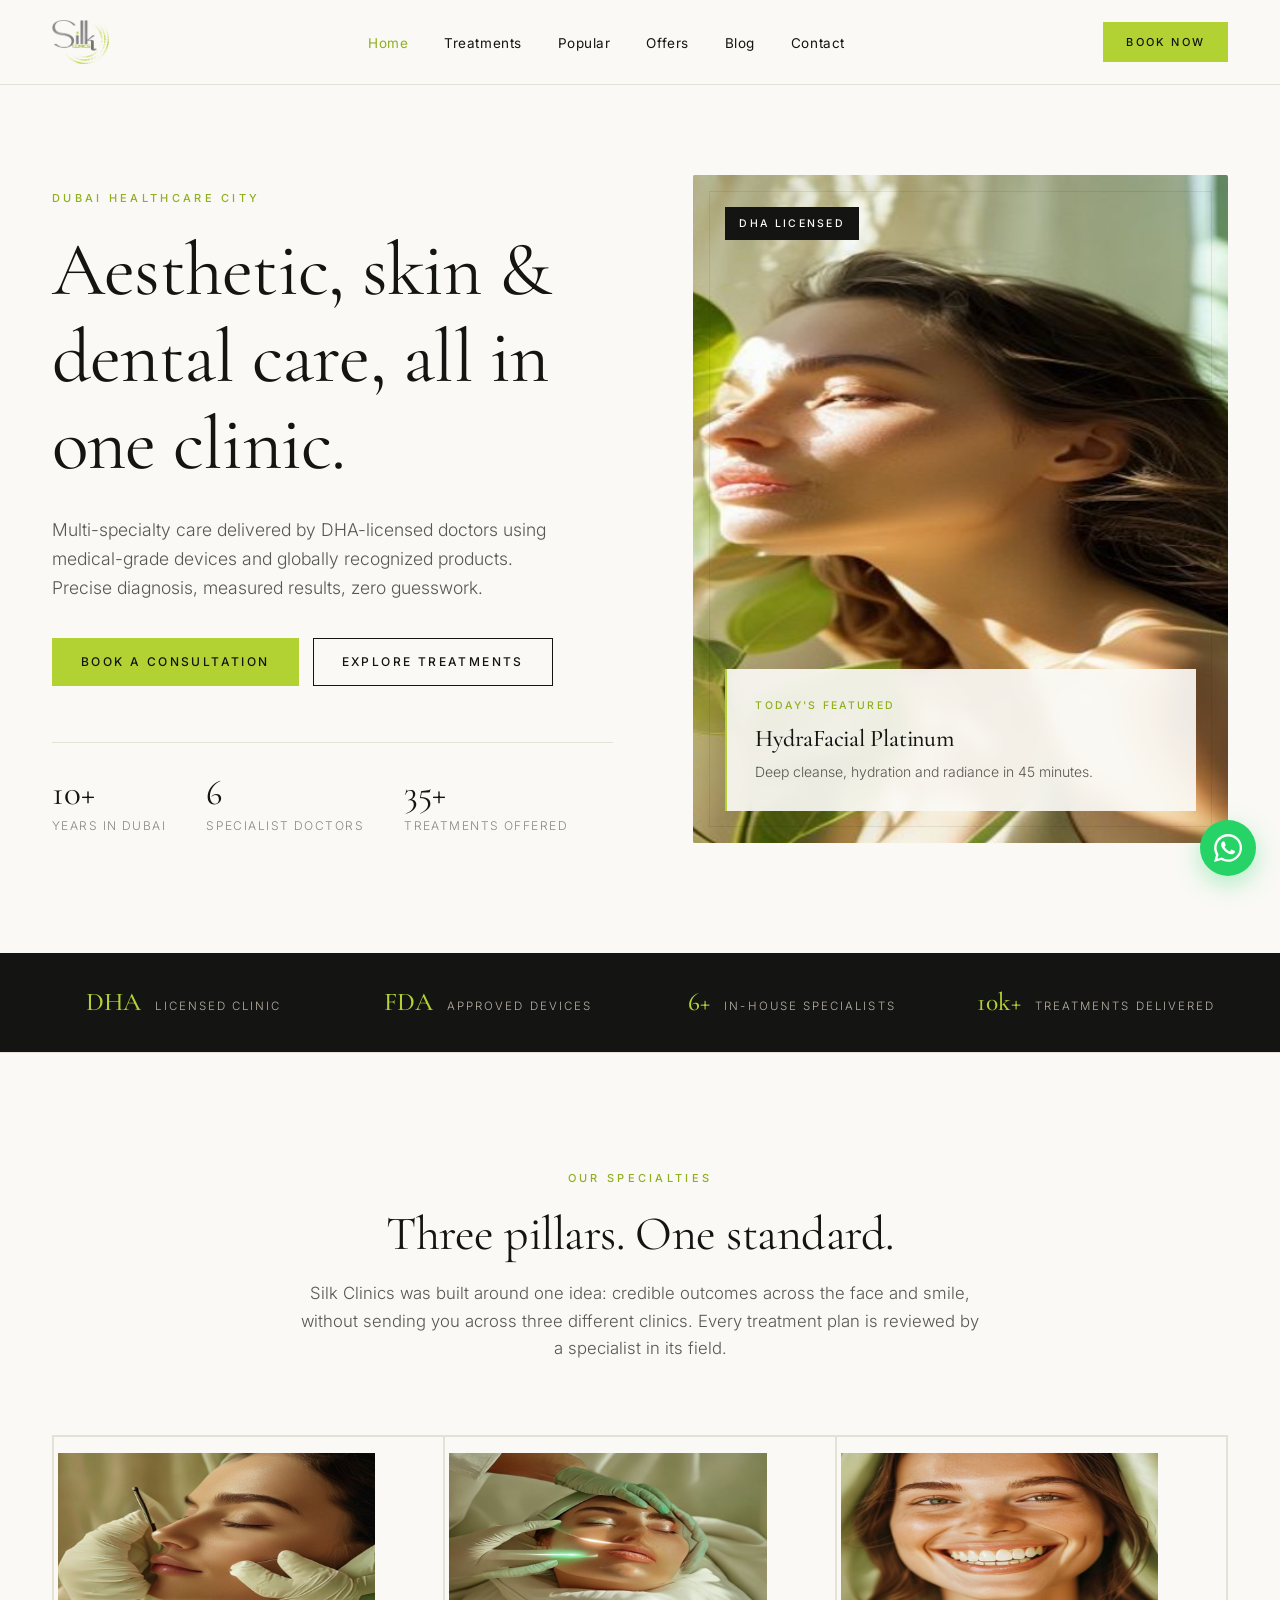
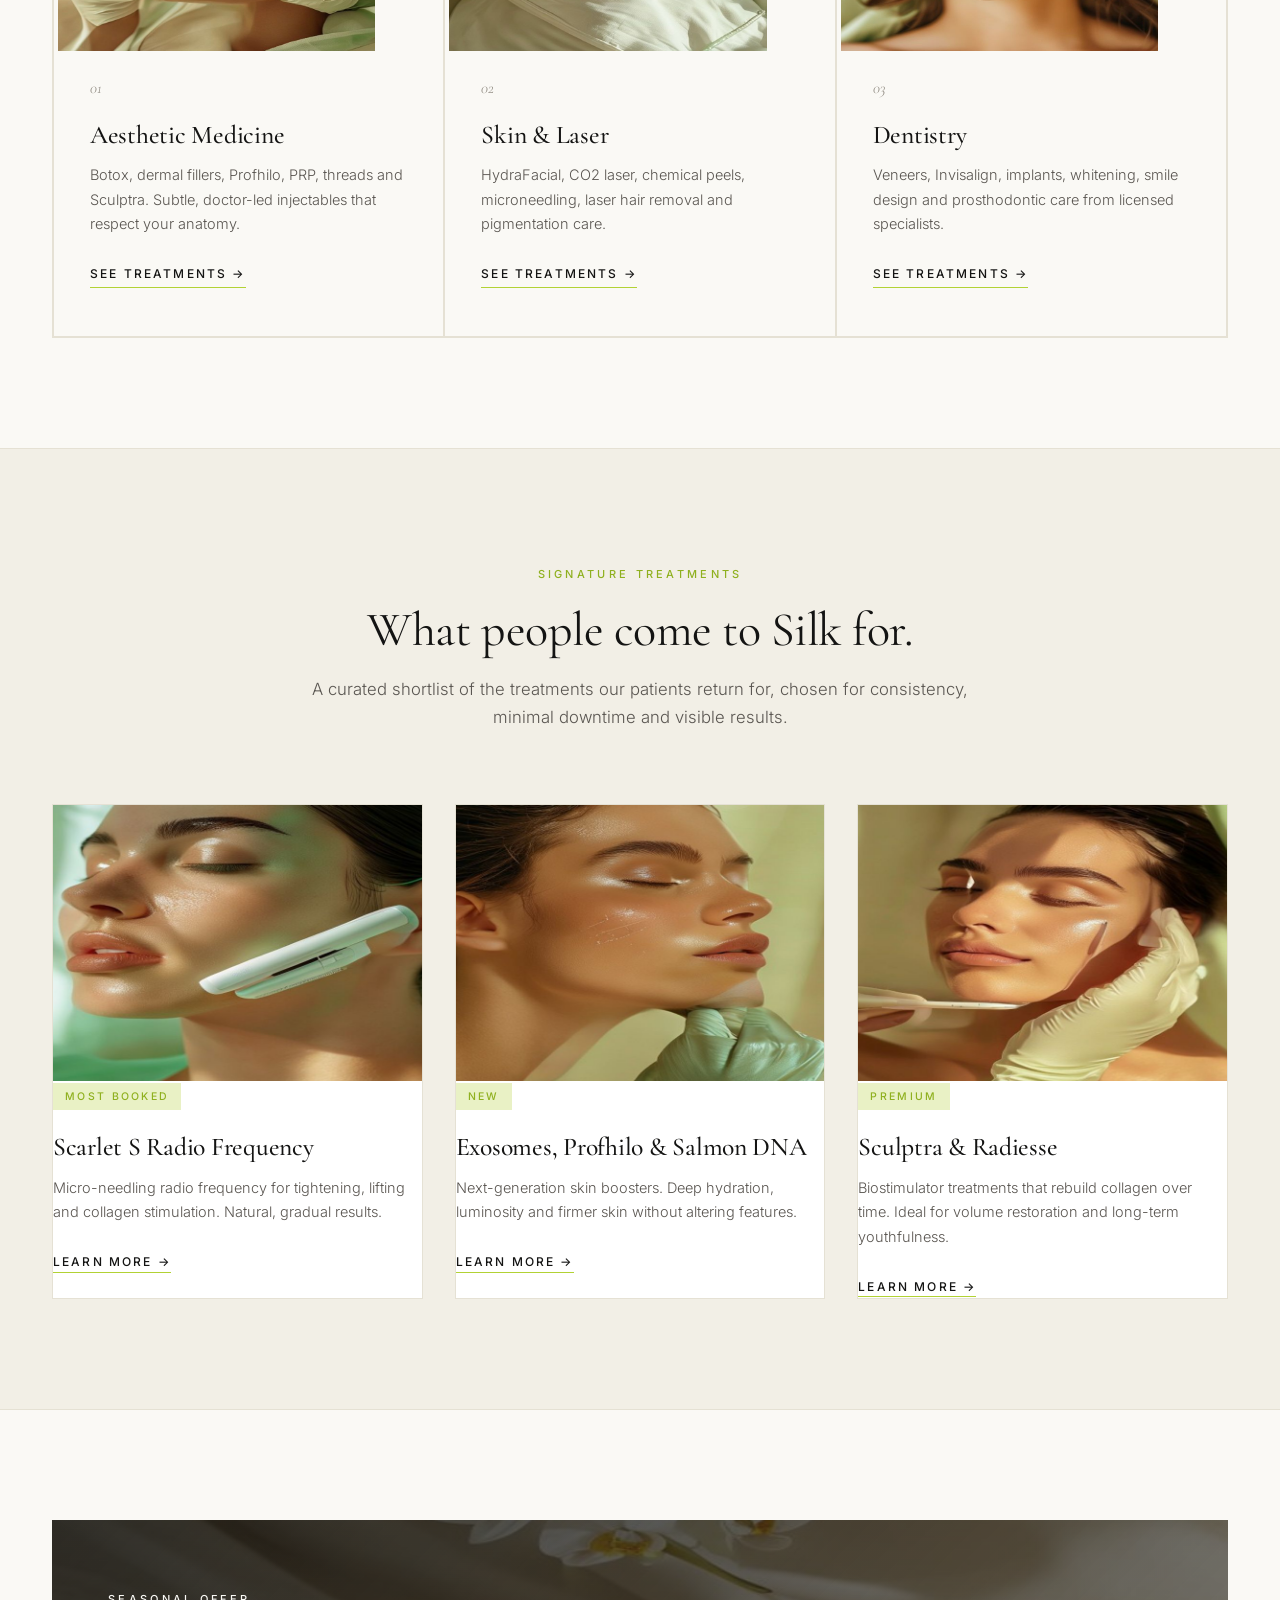
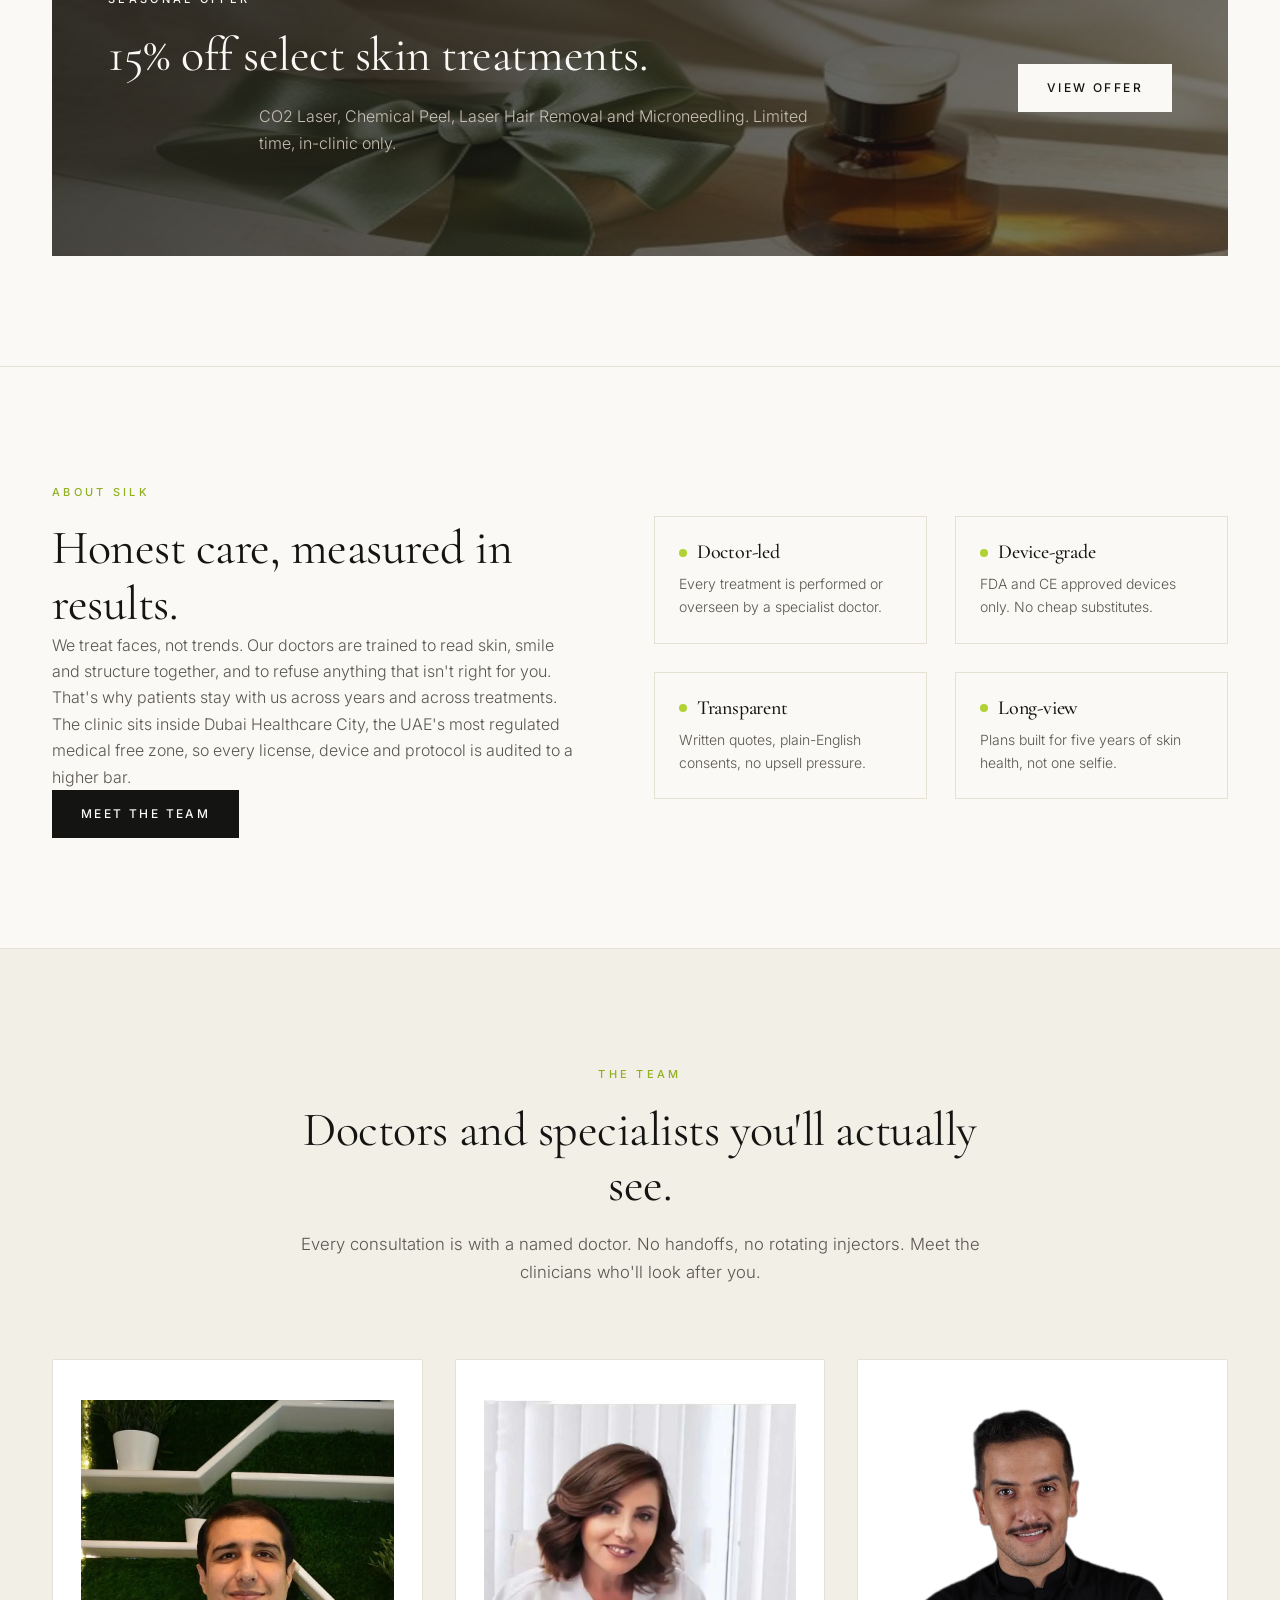
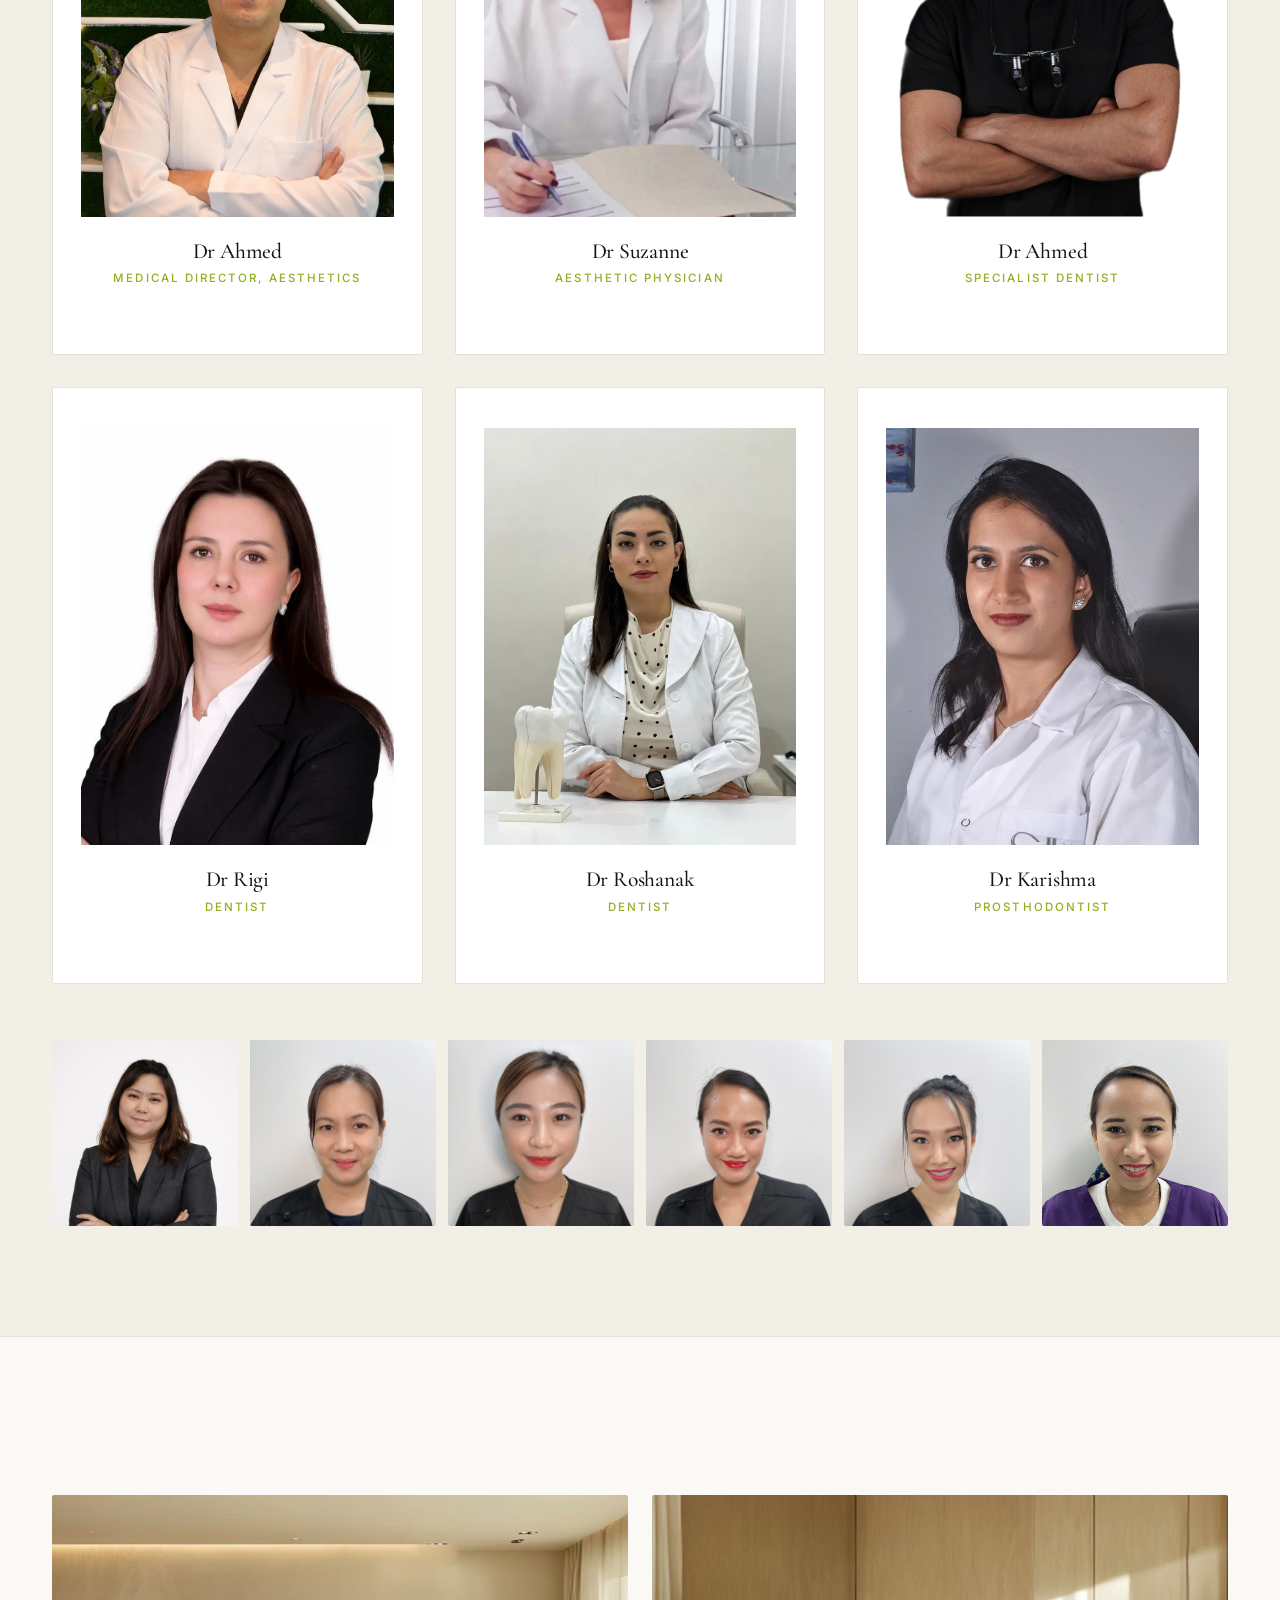
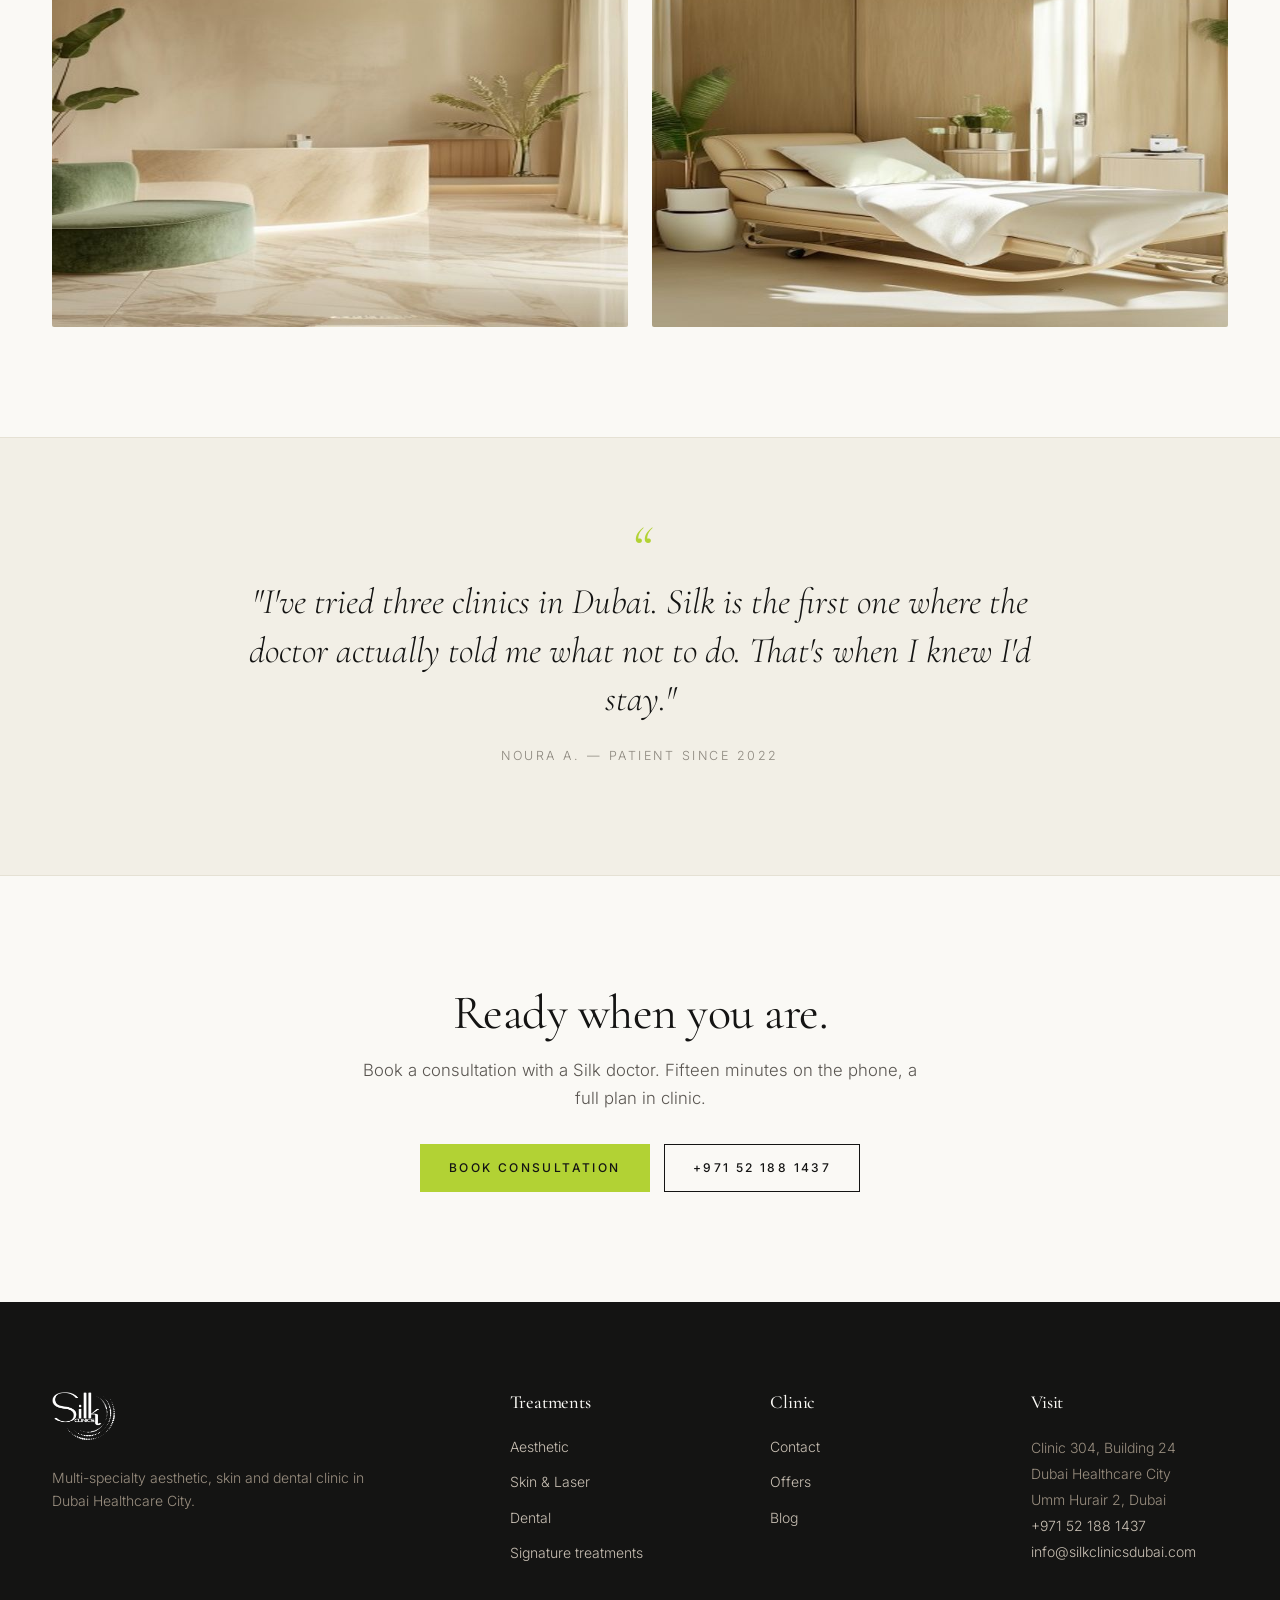
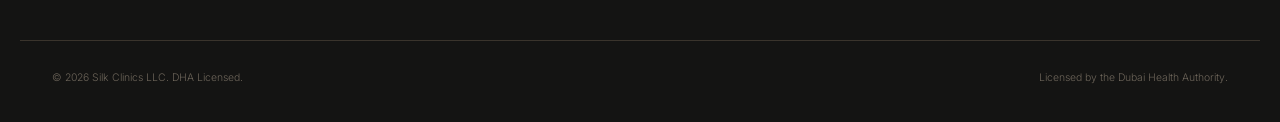
==== commit 9c198d7b: "Add real team photos, generated imagery, and full page visuals - 13 real Silk team and clinic assets" ====
--- a/index.html
+++ b/index.html
@@ -73,7 +73,7 @@
 
 <header class="site-header">
   <nav class="nav" aria-label="Primary">
-    <a href="index.html" class="brand">Silk<span class="brand-dot"></span>Clinics</a>
+    <a href="index.html" class="brand"><img src="images/real/Silk-logo-digital-3D.webp" alt="Silk Clinics logo" class="brand-logo"></a>
     <ul class="nav-links">
       <li><a href="index.html" class="active">Home</a></li>
       <li><a href="treatments.html">Treatments</a></li>
@@ -108,7 +108,8 @@
         <li><strong>35+</strong><span>Treatments offered</span></li>
       </ul>
     </div>
-    <div class="hero-visual" aria-hidden="true">
+    <div class="hero-visual">
+      <img src="images/generated/home-hero.jpg" alt="Woman with luminous skin at Silk Clinics Dubai" class="hero-image" loading="eager">
       <div class="hero-visual-inner">
         <div class="hv-badge">DHA Licensed</div>
         <div class="hv-card">
@@ -141,18 +142,21 @@
     </div>
     <div class="services-grid">
       <article class="service-card">
+        <img src="images/generated/cat-aesthetic.jpg" alt="Aesthetic medicine at Silk Clinics" class="service-image" loading="lazy">
         <span class="service-index">01</span>
         <h3>Aesthetic Medicine</h3>
         <p>Botox, dermal fillers, Profhilo, PRP, threads and Sculptra. Subtle, doctor-led injectables that respect your anatomy.</p>
         <a href="treatments.html#aesthetic" class="link-arrow">See treatments</a>
       </article>
       <article class="service-card">
+        <img src="images/generated/cat-skin.jpg" alt="Skin and laser treatments at Silk Clinics" class="service-image" loading="lazy">
         <span class="service-index">02</span>
         <h3>Skin & Laser</h3>
         <p>HydraFacial, CO2 laser, chemical peels, microneedling, laser hair removal and pigmentation care.</p>
         <a href="treatments.html#skin" class="link-arrow">See treatments</a>
       </article>
       <article class="service-card">
+        <img src="images/generated/cat-dental.jpg" alt="Dentistry at Silk Clinics" class="service-image" loading="lazy">
         <span class="service-index">03</span>
         <h3>Dentistry</h3>
         <p>Veneers, Invisalign, implants, whitening, smile design and prosthodontic care from licensed specialists.</p>
@@ -172,18 +176,21 @@
     </div>
     <div class="featured-grid">
       <article class="featured-card">
+        <img src="images/generated/sig-scarlet.jpg" alt="Scarlet S Radio Frequency treatment" class="featured-image" loading="lazy">
         <div class="featured-tag">Most booked</div>
         <h3>Scarlet S Radio Frequency</h3>
         <p>Micro-needling radio frequency for tightening, lifting and collagen stimulation. Natural, gradual results.</p>
         <a href="popular-treatments.html#scarlet" class="link-arrow">Learn more</a>
       </article>
       <article class="featured-card">
+        <img src="images/generated/sig-boosters.jpg" alt="Exosomes, Profhilo and Salmon DNA skin boosters" class="featured-image" loading="lazy">
         <div class="featured-tag">New</div>
         <h3>Exosomes, Profhilo & Salmon DNA</h3>
         <p>Next-generation skin boosters. Deep hydration, luminosity and firmer skin without altering features.</p>
         <a href="popular-treatments.html#boosters" class="link-arrow">Learn more</a>
       </article>
       <article class="featured-card">
+        <img src="images/generated/sig-biostim.jpg" alt="Sculptra and Radiesse biostimulator treatments" class="featured-image" loading="lazy">
         <div class="featured-tag">Premium</div>
         <h3>Sculptra & Radiesse</h3>
         <p>Biostimulator treatments that rebuild collagen over time. Ideal for volume restoration and long-term youthfulness.</p>
@@ -196,7 +203,7 @@
 <!-- ===== Offer Banner ===== -->
 <section class="section block">
   <div class="container">
-    <div class="offer-banner">
+    <div class="offer-banner" style="background-image:linear-gradient(135deg, rgba(20,20,19,0.82), rgba(20,20,19,0.55)), url('images/generated/offer-banner.jpg'); background-size:cover; background-position:center;">
       <div>
         <span class="eyebrow" style="color:var(--bg)">Seasonal offer</span>
         <h2>15% off select skin treatments.</h2>
@@ -215,7 +222,7 @@
       <h2>Honest care, measured in results.</h2>
       <p>We treat faces, not trends. Our doctors are trained to read skin, smile and structure together, and to refuse anything that isn't right for you. That's why patients stay with us across years and across treatments.</p>
       <p>The clinic sits inside Dubai Healthcare City, the UAE's most regulated medical free zone, so every license, device and protocol is audited to a higher bar.</p>
-      <a href="contact.html" class="btn btn-dark">Meet the team</a>
+      <a href="#team" class="btn btn-dark">Meet the team</a>
     </div>
     <div class="values-grid">
       <div class="value">
@@ -234,6 +241,79 @@
         <h4>Long-view</h4>
         <p>Plans built for five years of skin health, not one selfie.</p>
       </div>
+    </div>
+  </div>
+</section>
+
+<!-- ===== Team ===== -->
+<section class="section block bg-alt" id="team">
+  <div class="container">
+    <div class="section-head">
+      <span class="eyebrow">The team</span>
+      <h2>Doctors and specialists you'll actually see.</h2>
+      <p>Every consultation is with a named doctor. No handoffs, no rotating injectors. Meet the clinicians who'll look after you.</p>
+    </div>
+    <div class="team-grid">
+      <figure class="team-card">
+        <img src="images/real/IMG_4073.webp" alt="Dr Ahmed, Medical Director at Silk Clinics" loading="lazy">
+        <figcaption>
+          <h4>Dr Ahmed</h4>
+          <span>Medical Director, Aesthetics</span>
+        </figcaption>
+      </figure>
+      <figure class="team-card">
+        <img src="images/real/IMG_4084.webp" alt="Dr Suzanne, Aesthetic Physician at Silk Clinics" loading="lazy">
+        <figcaption>
+          <h4>Dr Suzanne</h4>
+          <span>Aesthetic Physician</span>
+        </figcaption>
+      </figure>
+      <figure class="team-card">
+        <img src="images/real/Dr-Ahmed-Dentist-Pic-5.png" alt="Dr Ahmed, Dentist at Silk Clinics" loading="lazy">
+        <figcaption>
+          <h4>Dr Ahmed</h4>
+          <span>Specialist Dentist</span>
+        </figcaption>
+      </figure>
+      <figure class="team-card">
+        <img src="images/real/Dr-Rigi-1.jpeg" alt="Dr Rigi, Dentist at Silk Clinics" loading="lazy">
+        <figcaption>
+          <h4>Dr Rigi</h4>
+          <span>Dentist</span>
+        </figcaption>
+      </figure>
+      <figure class="team-card">
+        <img src="images/real/IMG_4076.webp" alt="Dr Roshanak, Dentist at Silk Clinics" loading="lazy">
+        <figcaption>
+          <h4>Dr Roshanak</h4>
+          <span>Dentist</span>
+        </figcaption>
+      </figure>
+      <figure class="team-card">
+        <img src="images/real/IMG_6593.webp" alt="Dr Karishma, Prosthodontist at Silk Clinics" loading="lazy">
+        <figcaption>
+          <h4>Dr Karishma</h4>
+          <span>Prosthodontist</span>
+        </figcaption>
+      </figure>
+    </div>
+    <div class="team-strip">
+      <img src="images/real/Theresa-Pic-1.jpeg" alt="Theresa, Clinic Manager" loading="lazy">
+      <img src="images/real/IMG_6518-1536x2048.jpg" alt="Silk Clinics team member" loading="lazy">
+      <img src="images/real/IMG_6520-1536x2048.jpg" alt="Silk Clinics team member" loading="lazy">
+      <img src="images/real/IMG_6590-1536x2048.jpg" alt="Silk Clinics team member" loading="lazy">
+      <img src="images/real/IMG_6591-1536x2048.jpg" alt="Silk Clinics team member" loading="lazy">
+      <img src="images/real/IMG_4082-scaled.webp" alt="Silk Clinics team member" loading="lazy">
+    </div>
+  </div>
+</section>
+
+<!-- ===== Clinic Interior ===== -->
+<section class="section block">
+  <div class="container">
+    <div class="clinic-showcase">
+      <img src="images/generated/clinic-interior.jpg" alt="Silk Clinics Dubai reception interior" loading="lazy">
+      <img src="images/generated/treatment-room.jpg" alt="Silk Clinics treatment room" loading="lazy">
     </div>
   </div>
 </section>
@@ -266,7 +346,7 @@
 <footer class="site-footer">
   <div class="container footer-grid">
     <div class="footer-brand">
-      <a href="index.html" class="brand brand-light">Silk<span class="brand-dot"></span>Clinics</a>
+      <a href="index.html" class="brand brand-light"><img src="images/real/Silk-logo-digital-3D.webp" alt="Silk Clinics logo" class="brand-logo brand-logo-dark"></a>
       <p>Multi-specialty aesthetic, skin and dental clinic in Dubai Healthcare City.</p>
     </div>
     <div>
--- a/styles.css
+++ b/styles.css
@@ -1705,3 +1705,229 @@
   .category-nav { gap: 8px; }
   .category-nav a { padding: 6px 10px; font-size: 10.5px; letter-spacing: .15em; }
 }
+
+/* =========================================================
+   v2.1 — Image wiring, team grid, page hero images
+   ========================================================= */
+
+/* Brand logo in header */
+.brand { display: inline-flex; align-items: center; gap: 8px; }
+.brand-logo {
+  height: 44px;
+  width: auto;
+  display: block;
+  object-fit: contain;
+}
+.brand-logo-dark {
+  height: 48px;
+  filter: brightness(0) invert(1);
+}
+
+/* Hero image (homepage) */
+.hero-visual { position: relative; }
+.hero-image {
+  width: 100%;
+  aspect-ratio: 4 / 5;
+  object-fit: cover;
+  border-radius: var(--radius);
+  box-shadow: 0 20px 60px rgba(20, 20, 19, .12);
+}
+
+/* Page hero images (interior pages) */
+.page-hero-image {
+  width: 100%;
+  max-height: 480px;
+  object-fit: cover;
+  border-radius: var(--radius);
+  margin-top: 40px;
+  box-shadow: 0 16px 48px rgba(20, 20, 19, .08);
+}
+
+/* Service cards (homepage) */
+.service-card { overflow: hidden; }
+.service-image {
+  width: 100%;
+  aspect-ratio: 16 / 10;
+  object-fit: cover;
+  margin: -32px -32px 24px -32px;
+  width: calc(100% + 64px);
+}
+
+/* Featured cards (homepage signature treatments) */
+.featured-card { overflow: hidden; padding: 0; }
+.featured-image {
+  width: 100%;
+  aspect-ratio: 4 / 3;
+  object-fit: cover;
+}
+.featured-card .featured-body { padding: 28px 32px 32px; }
+.featured-card h3, .featured-card p, .featured-card .link-arrow { padding: 0; }
+
+/* Treatment category images */
+.category-image {
+  width: 100%;
+  aspect-ratio: 16 / 9;
+  object-fit: cover;
+  border-radius: var(--radius);
+  margin-bottom: 24px;
+}
+
+/* Feature visual (popular-treatments split sections) */
+.feature-visual img {
+  width: 100%;
+  aspect-ratio: 4 / 3;
+  object-fit: cover;
+  border-radius: var(--radius);
+  margin-bottom: 20px;
+}
+.feature-stat-row {
+  display: grid;
+  grid-template-columns: 1fr 1fr;
+  gap: 16px;
+}
+.feature-stat {
+  background: var(--bg-alt);
+  padding: 24px 20px;
+  border-radius: var(--radius);
+  text-align: center;
+}
+.feature-stat.alt {
+  background: var(--accent-tint);
+}
+.feature-stat .stat-value {
+  display: block;
+  font-family: var(--serif);
+  font-size: 2.2rem;
+  color: var(--ink);
+  line-height: 1;
+  margin-bottom: 6px;
+}
+.feature-stat .stat-label {
+  display: block;
+  font-size: 11.5px;
+  letter-spacing: .12em;
+  text-transform: uppercase;
+  color: var(--ink-soft);
+}
+
+/* Blog images */
+.blog-feature { display: grid; grid-template-columns: 1fr 1fr; gap: 0; overflow: hidden; padding: 0; align-items: stretch; }
+.blog-feature-image {
+  width: 100%;
+  height: 100%;
+  min-height: 360px;
+  object-fit: cover;
+}
+.blog-feature-body { padding: 48px 56px; display: flex; flex-direction: column; justify-content: center; }
+.blog-card { overflow: hidden; padding: 0; }
+.blog-card-image {
+  width: 100%;
+  aspect-ratio: 16 / 10;
+  object-fit: cover;
+}
+.blog-card .blog-tag,
+.blog-card h3,
+.blog-card p,
+.blog-card .blog-read {
+  margin-left: 24px;
+  margin-right: 24px;
+}
+.blog-card .blog-tag { margin-top: 24px; }
+.blog-card .blog-read { margin-bottom: 24px; }
+
+/* Team section (homepage) */
+.team {
+  padding-top: 0;
+}
+.team-grid {
+  display: grid;
+  grid-template-columns: repeat(3, 1fr);
+  gap: 32px;
+  margin-top: 48px;
+}
+.team-card {
+  background: var(--white);
+  border: 1px solid var(--line);
+  border-radius: var(--radius);
+  overflow: hidden;
+  transition: transform .3s var(--ease), box-shadow .3s var(--ease);
+}
+.team-card:hover {
+  transform: translateY(-4px);
+  box-shadow: 0 16px 40px rgba(20, 20, 19, .08);
+}
+.team-card img {
+  width: 100%;
+  aspect-ratio: 3 / 4;
+  object-fit: cover;
+  object-position: top center;
+}
+.team-card figcaption {
+  padding: 22px 26px 26px;
+}
+.team-card h4 {
+  font-family: var(--serif);
+  font-size: 1.35rem;
+  font-weight: 500;
+  margin-bottom: 6px;
+}
+.team-card figcaption span {
+  font-size: 11.5px;
+  letter-spacing: .18em;
+  text-transform: uppercase;
+  color: var(--accent-dark);
+  font-weight: 500;
+  display: block;
+}
+
+.team-strip {
+  display: grid;
+  grid-template-columns: repeat(6, 1fr);
+  gap: 12px;
+  margin-top: 56px;
+}
+.team-strip img {
+  width: 100%;
+  aspect-ratio: 1 / 1;
+  object-fit: cover;
+  object-position: top center;
+  border-radius: var(--radius);
+  filter: grayscale(15%);
+  transition: filter .3s var(--ease);
+}
+.team-strip img:hover {
+  filter: grayscale(0%);
+}
+
+/* Clinic showcase (homepage) */
+.clinic-showcase {
+  display: grid;
+  grid-template-columns: 1fr 1fr;
+  gap: 24px;
+  margin-top: 48px;
+}
+.clinic-showcase img {
+  width: 100%;
+  aspect-ratio: 4 / 3;
+  object-fit: cover;
+  border-radius: var(--radius);
+}
+
+/* Responsive */
+@media (max-width: 980px) {
+  .blog-feature { grid-template-columns: 1fr; }
+  .blog-feature-image { min-height: 240px; }
+  .blog-feature-body { padding: 32px 28px; }
+  .team-grid { grid-template-columns: repeat(2, 1fr); gap: 24px; }
+  .team-strip { grid-template-columns: repeat(3, 1fr); }
+  .clinic-showcase { grid-template-columns: 1fr; }
+  .feature-stat-row { grid-template-columns: 1fr 1fr; }
+  .service-image { margin: -24px -24px 20px -24px; width: calc(100% + 48px); }
+}
+@media (max-width: 600px) {
+  .team-grid { grid-template-columns: 1fr; }
+  .team-strip { grid-template-columns: repeat(2, 1fr); }
+  .brand-logo { height: 36px; }
+  .page-hero-image { max-height: 320px; margin-top: 28px; }
+  .feature-stat .stat-value { font-size: 1.7rem; }
+}
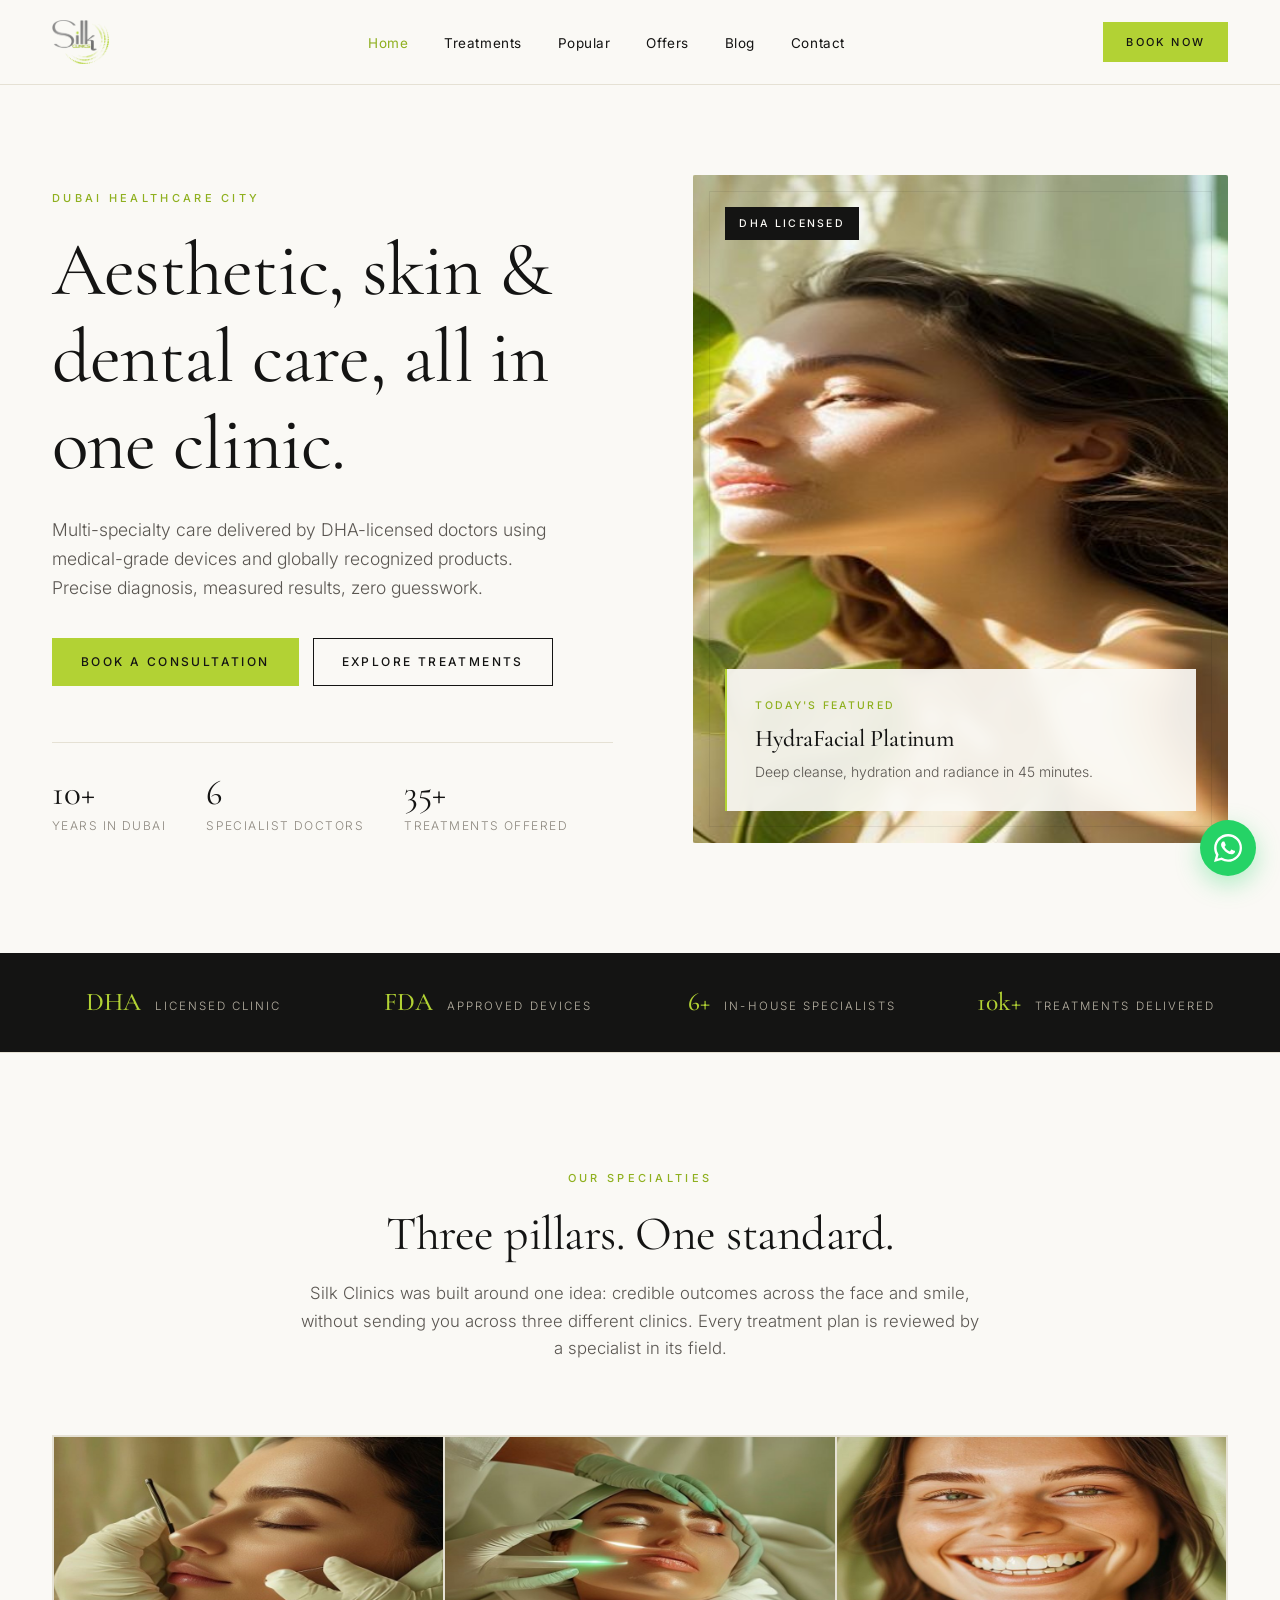
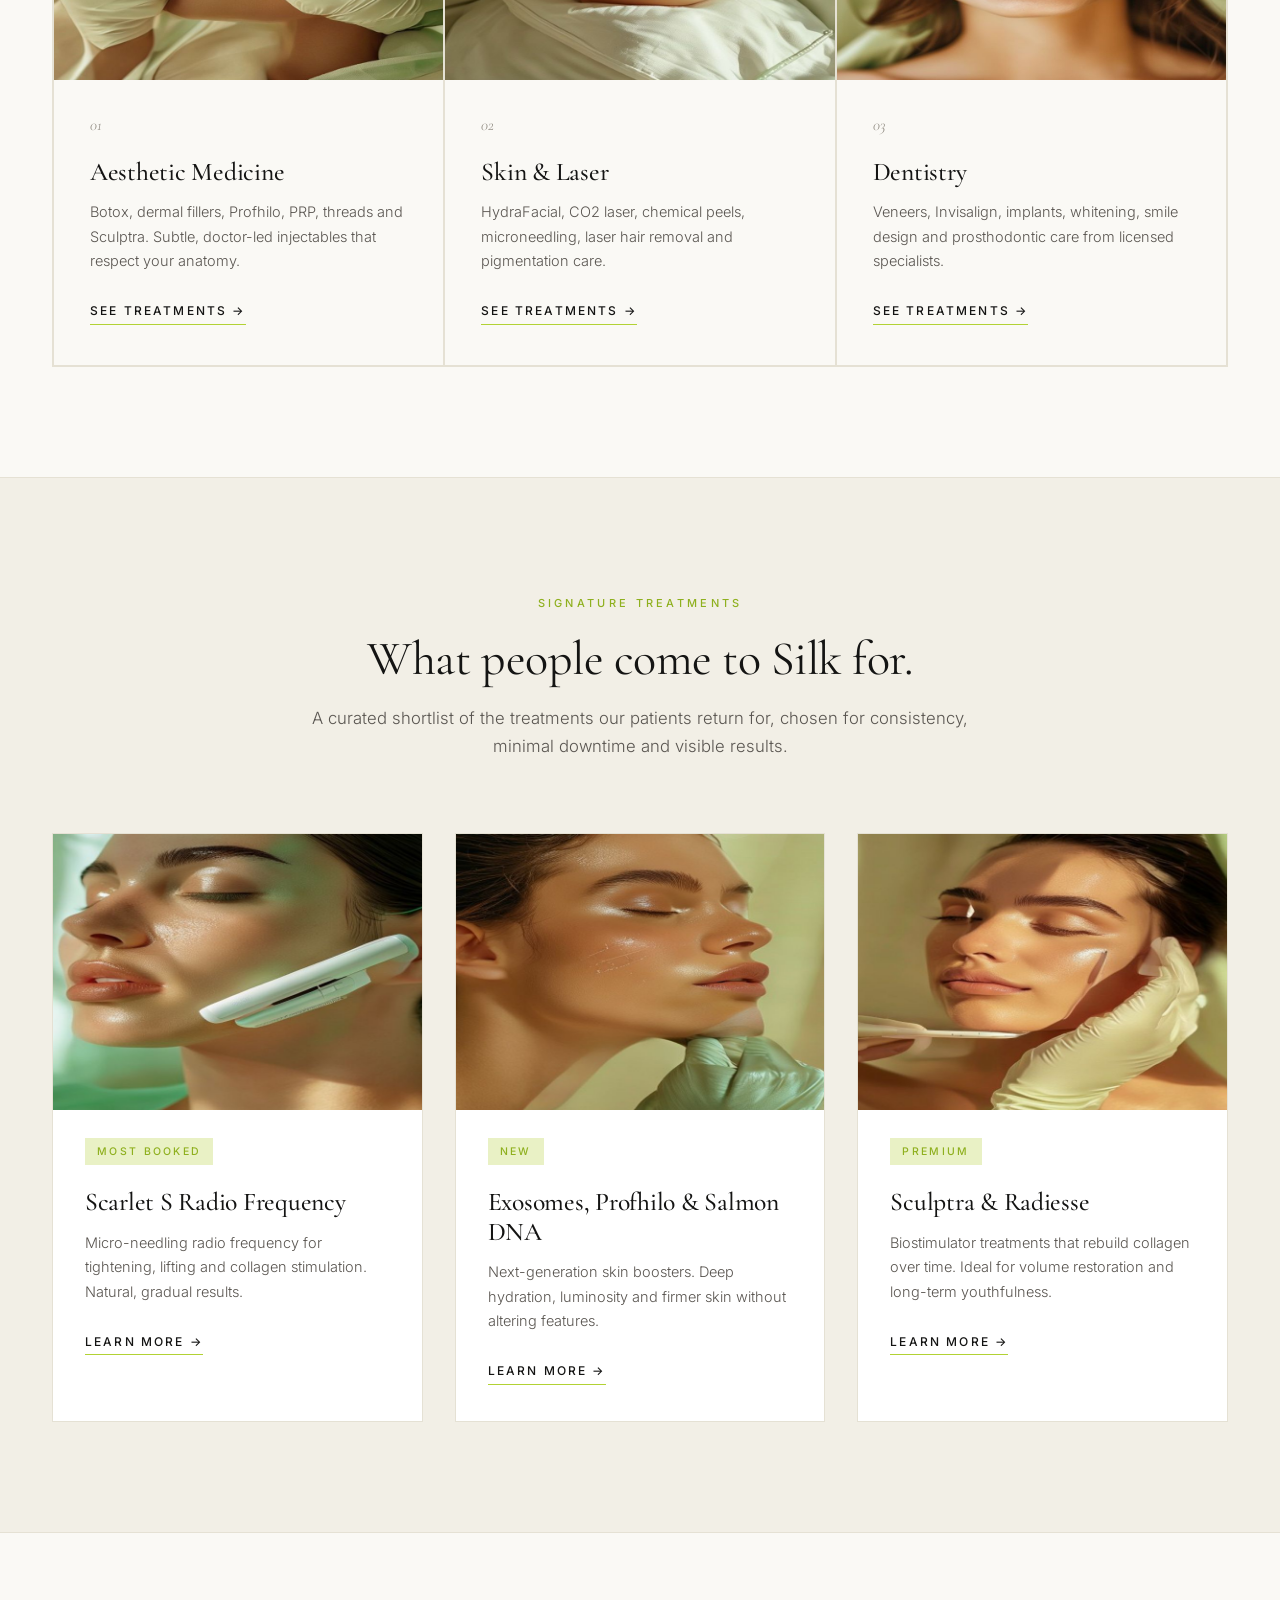
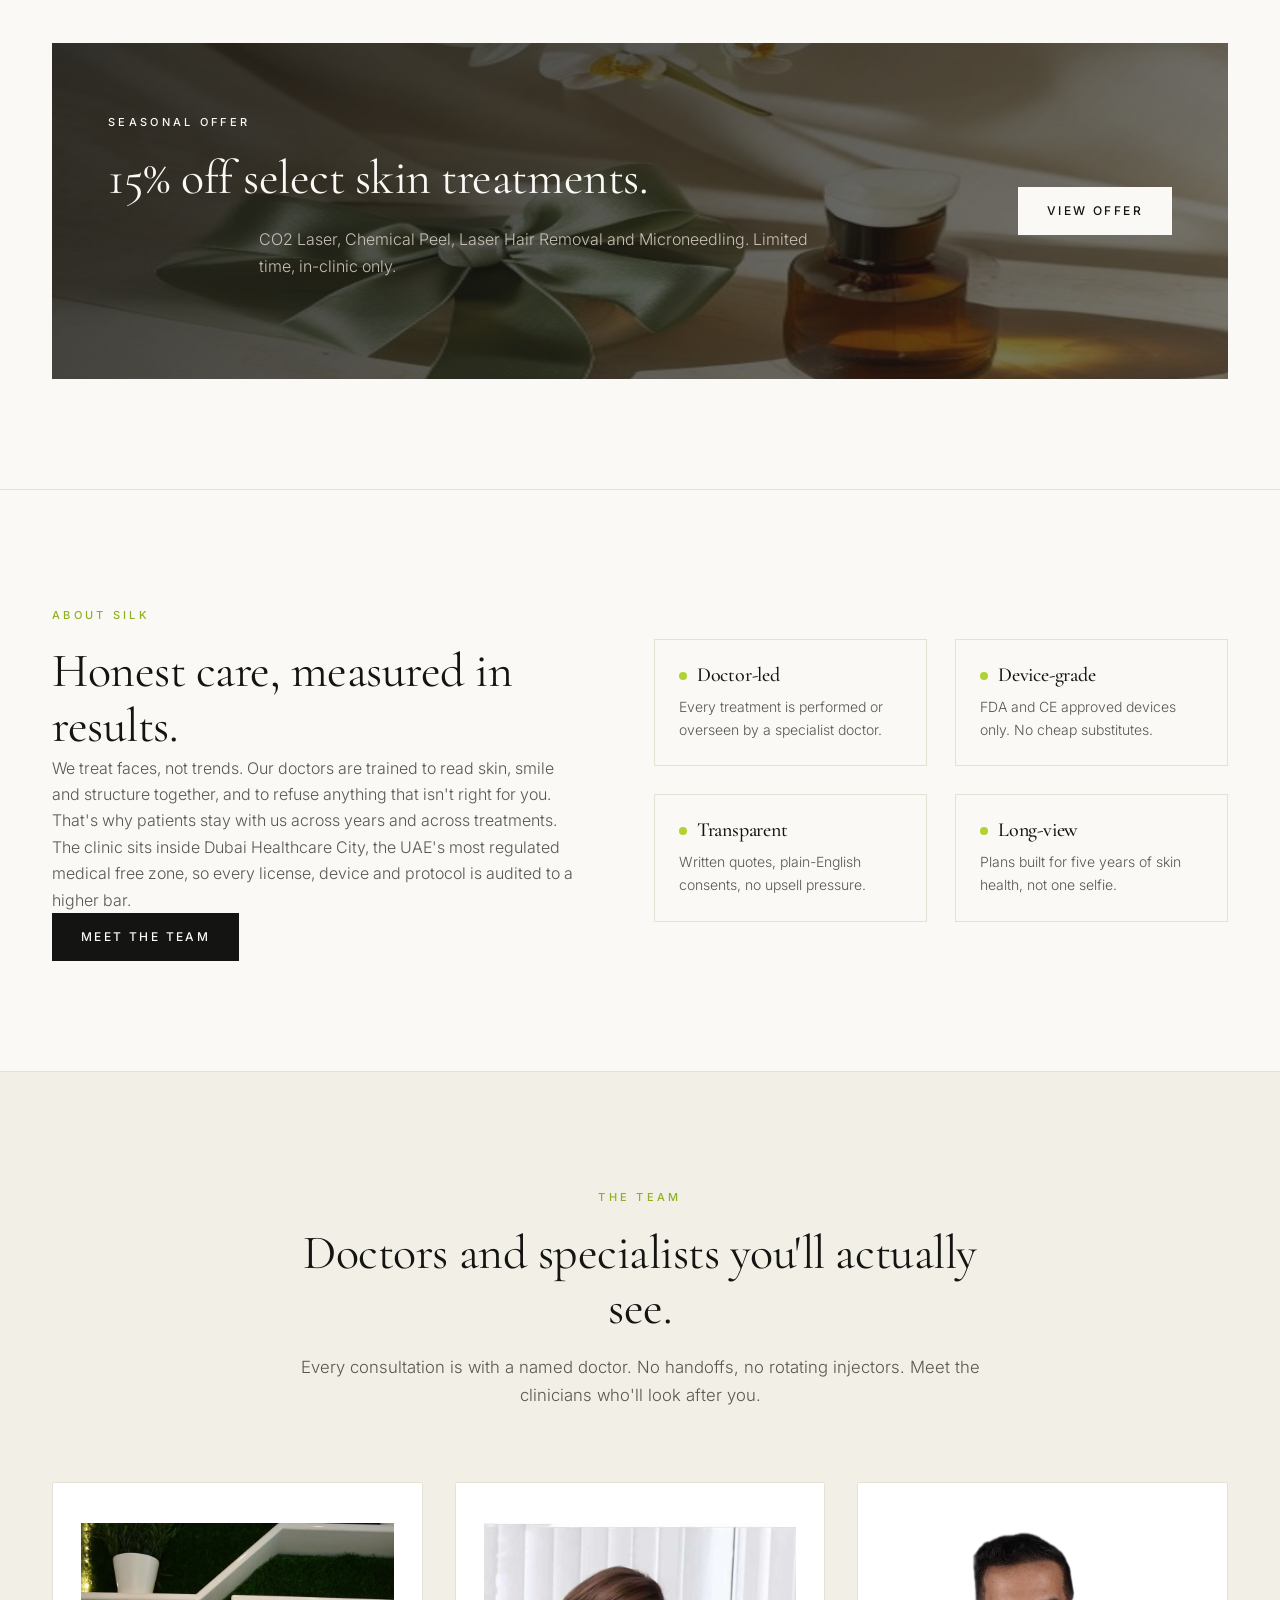
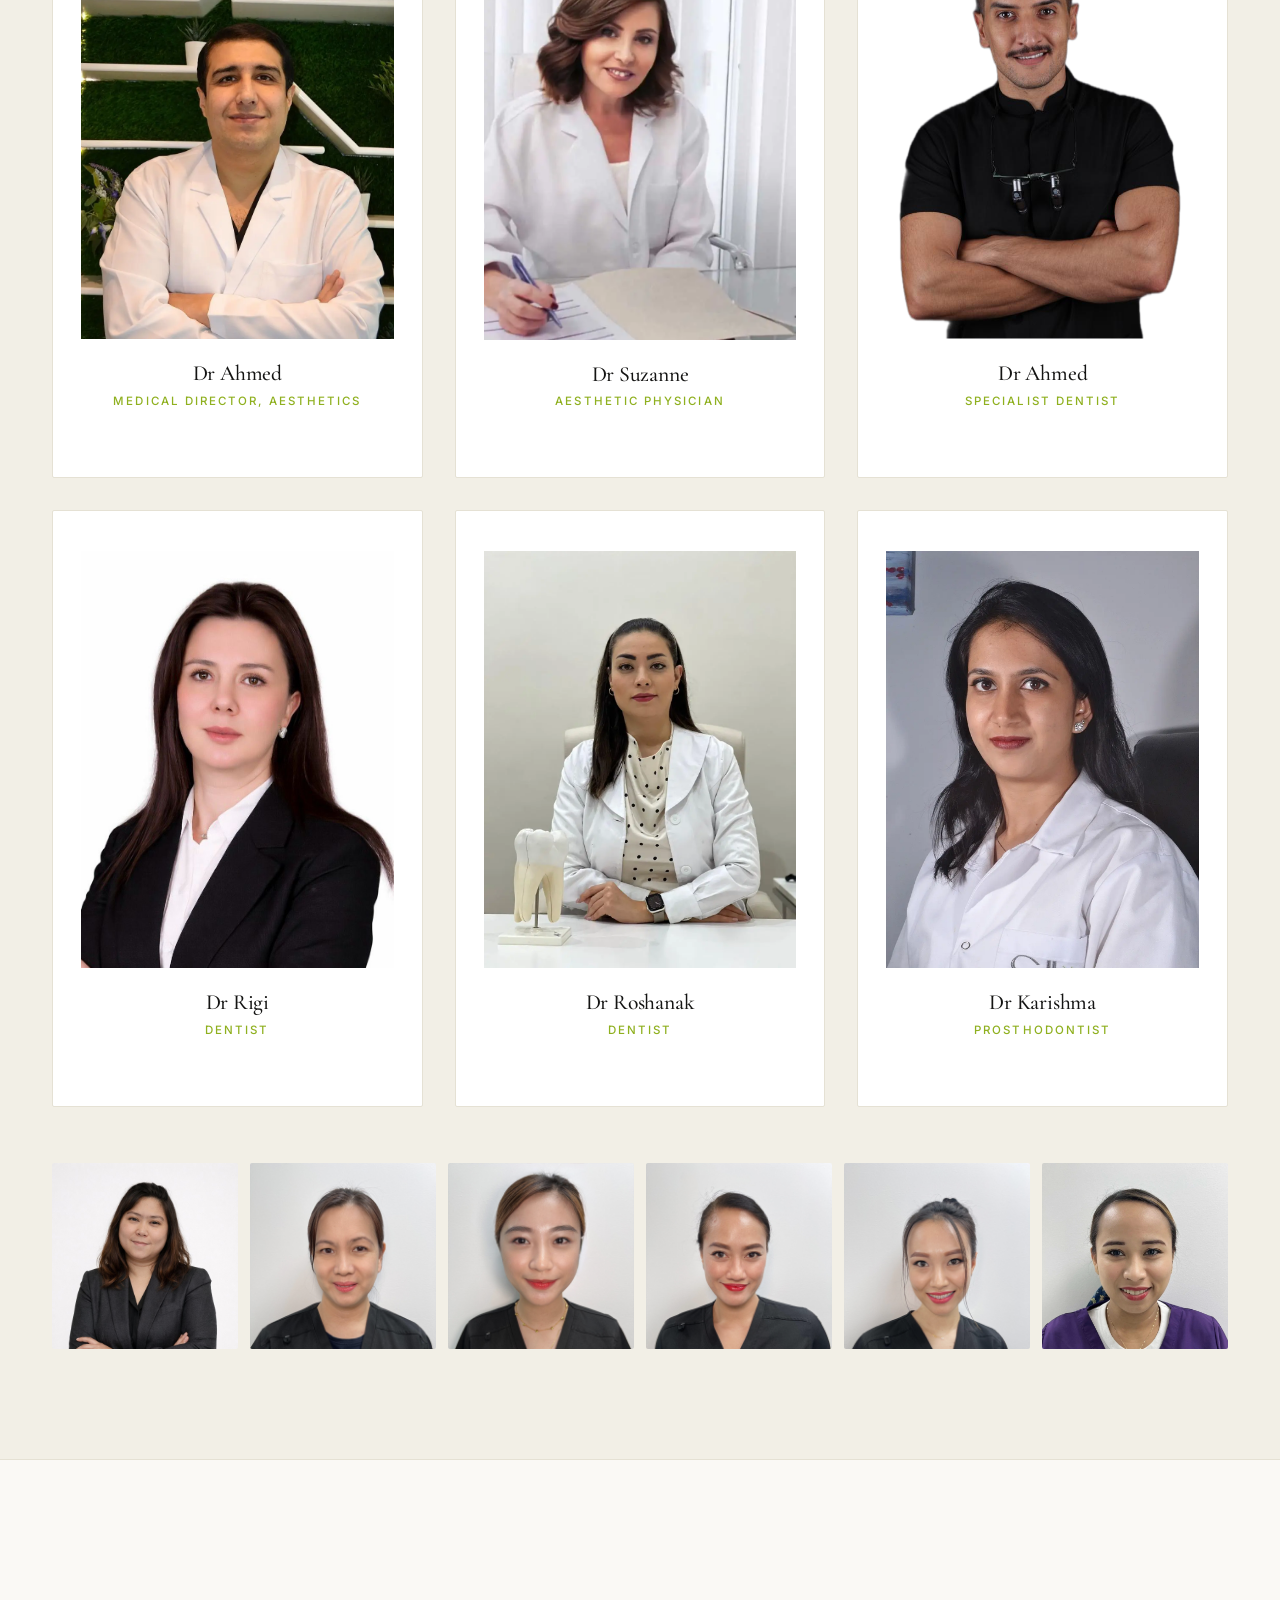
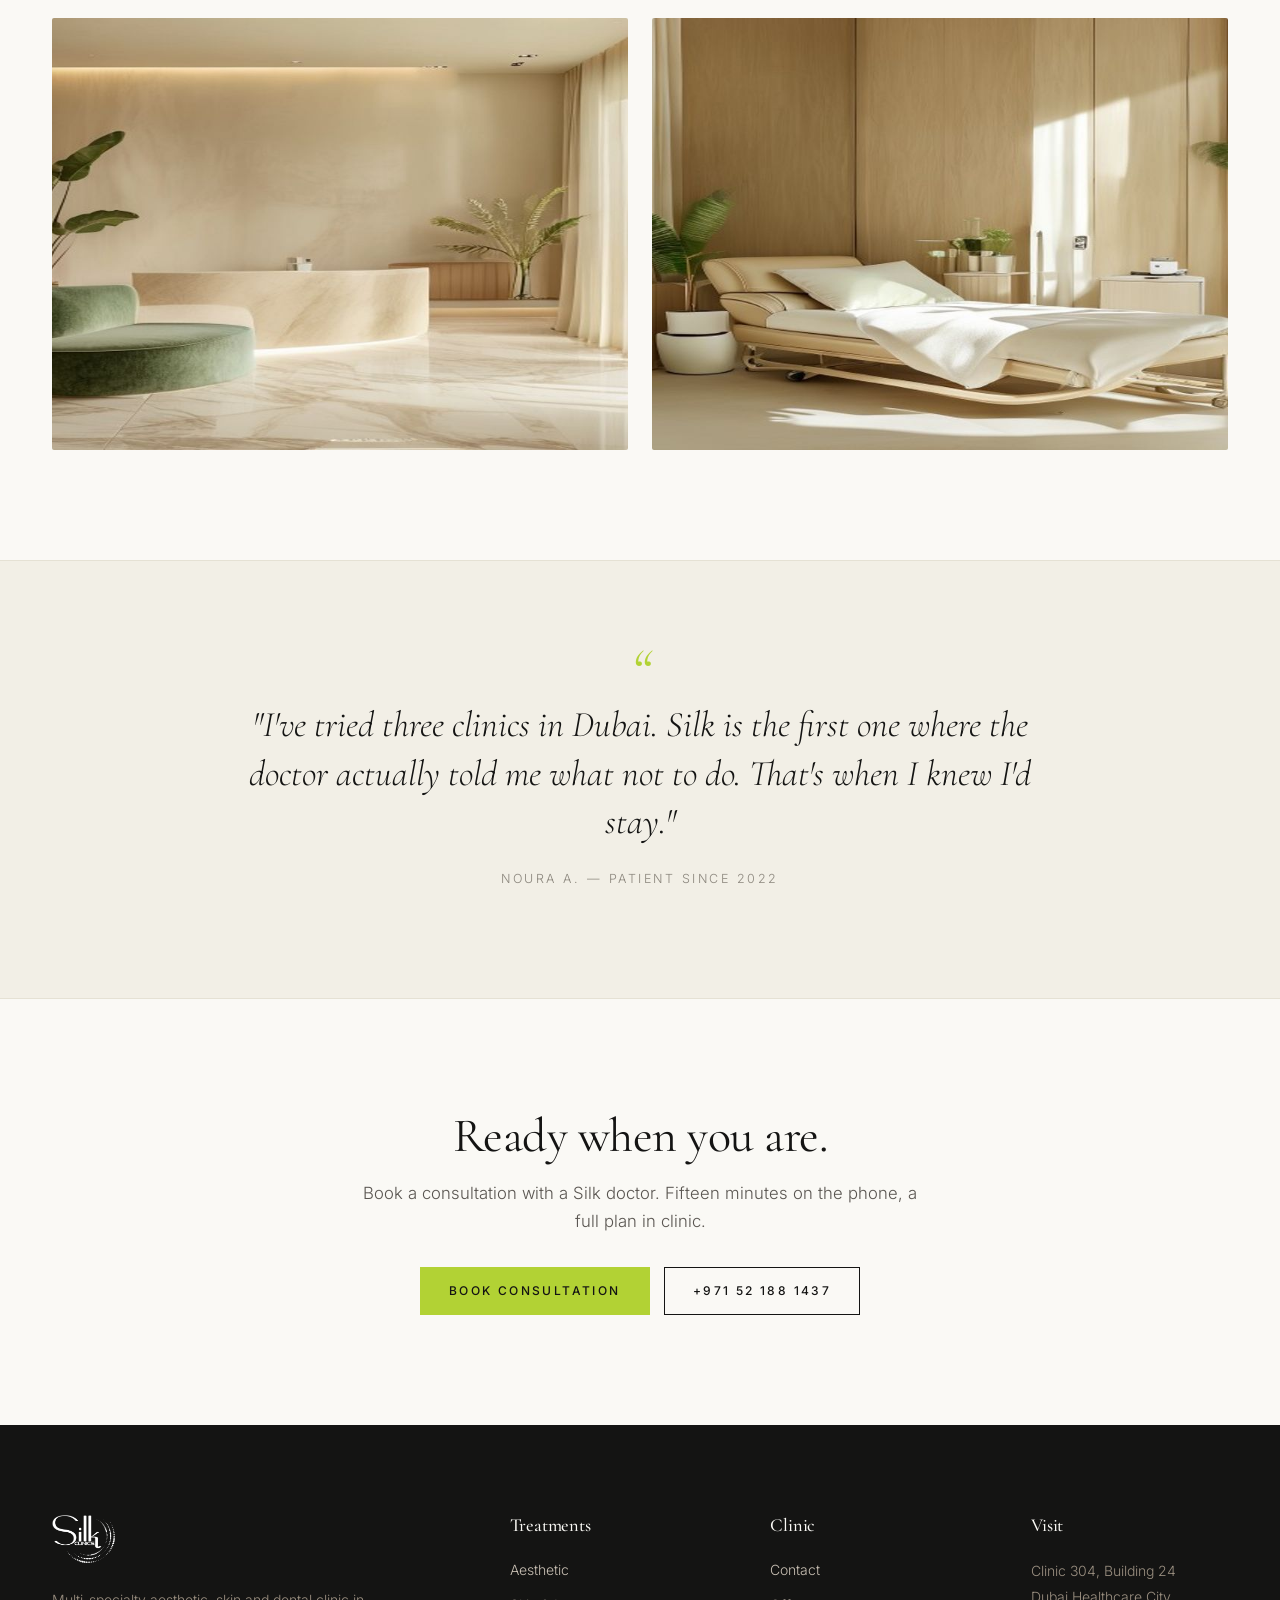
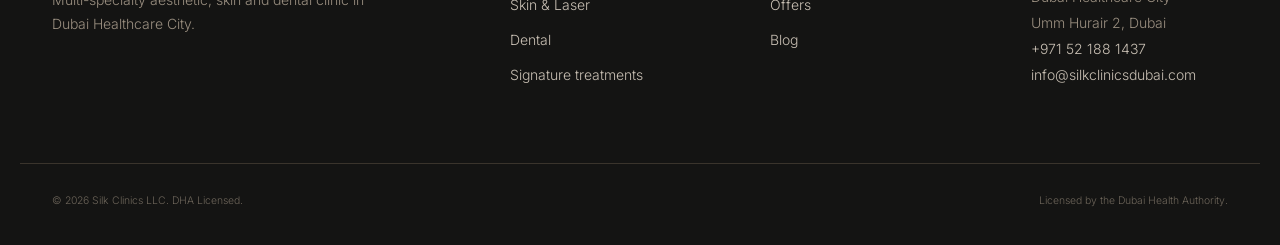
==== commit a1af1564: "v2.2 Booking widget, FAQ, mobile sticky CTA, image fit fixes - Contact page: full date+time+treatmen" ====
--- a/index.html
+++ b/index.html
@@ -23,6 +23,7 @@
 <link rel="preconnect" href="https://fonts.gstatic.com" crossorigin>
 <link href="https://fonts.googleapis.com/css2?family=Cormorant+Garamond:wght@300;400;500;600&family=Inter:wght@300;400;500;600&display=swap" rel="stylesheet">
 <link rel="stylesheet" href="styles.css">
+<link rel="icon" type="image/png" href="images/real/Silk-logo-digital-3D.webp">
 
 <script type="application/ld+json">
 {
@@ -387,5 +388,10 @@
   <svg xmlns="http://www.w3.org/2000/svg" viewBox="0 0 24 24" fill="currentColor" width="26" height="26"><path d="M20.52 3.48A11.93 11.93 0 0 0 12.04 0C5.46 0 .1 5.36.1 11.94c0 2.1.55 4.16 1.6 5.98L0 24l6.25-1.64a11.9 11.9 0 0 0 5.79 1.48h.01c6.58 0 11.94-5.36 11.94-11.94 0-3.19-1.24-6.19-3.47-8.42zM12.04 21.8h-.01a9.86 9.86 0 0 1-5.03-1.38l-.36-.21-3.71.97.99-3.61-.23-.37a9.83 9.83 0 0 1-1.52-5.26c0-5.46 4.45-9.9 9.92-9.9 2.65 0 5.14 1.03 7.01 2.9a9.84 9.84 0 0 1 2.9 7.02c0 5.47-4.44 9.92-9.92 9.92zm5.44-7.42c-.3-.15-1.76-.87-2.03-.97-.27-.1-.47-.15-.67.15s-.77.97-.94 1.17c-.17.2-.35.22-.64.07-.3-.15-1.26-.46-2.4-1.48-.89-.79-1.49-1.77-1.66-2.07-.17-.3-.02-.46.13-.6.13-.13.3-.34.45-.5.15-.17.2-.3.3-.5.1-.2.05-.37-.02-.52-.07-.15-.67-1.62-.92-2.22-.24-.58-.49-.5-.67-.51l-.57-.01c-.2 0-.5.07-.77.37-.27.3-1.02 1-1.02 2.42 0 1.42 1.05 2.8 1.2 3 .15.2 2.07 3.17 5.02 4.43.7.3 1.25.48 1.68.62.7.22 1.35.19 1.86.12.57-.08 1.76-.72 2-1.42.25-.7.25-1.3.17-1.42-.07-.12-.27-.2-.57-.35z"/></svg>
 </a>
 
+<div class="sticky-cta" aria-hidden="true">
+  <a href="tel:+971521881437" class="sc-call">Call</a>
+  <a href="contact.html" class="sc-book">Book a visit</a>
+</div>
+
 </body>
 </html>
--- a/styles.css
+++ b/styles.css
@@ -1743,15 +1743,20 @@
   box-shadow: 0 16px 48px rgba(20, 20, 19, .08);
 }
 
-/* Service cards (homepage) */
-.service-card { overflow: hidden; }
+/* Service cards (homepage) — bleed image to card edges (card uses 48px/36px padding) */
+.service-card { overflow: hidden; padding: 0; }
 .service-image {
   width: 100%;
   aspect-ratio: 16 / 10;
   object-fit: cover;
-  margin: -32px -32px 24px -32px;
-  width: calc(100% + 64px);
-}
+  display: block;
+}
+.service-card .service-index,
+.service-card h3,
+.service-card p,
+.service-card .link-arrow { margin-left: 36px; margin-right: 36px; }
+.service-card .service-index { margin-top: 32px; }
+.service-card .link-arrow { margin-bottom: 40px; }
 
 /* Featured cards (homepage signature treatments) */
 .featured-card { overflow: hidden; padding: 0; }
@@ -1759,9 +1764,13 @@
   width: 100%;
   aspect-ratio: 4 / 3;
   object-fit: cover;
-}
-.featured-card .featured-body { padding: 28px 32px 32px; }
-.featured-card h3, .featured-card p, .featured-card .link-arrow { padding: 0; }
+  display: block;
+}
+.featured-card .featured-tag { margin-left: 32px; margin-right: 32px; margin-top: 28px; }
+.featured-card h3,
+.featured-card p,
+.featured-card .link-arrow { margin-left: 32px; margin-right: 32px; }
+.featured-card .link-arrow { margin-bottom: 36px; display: inline-block; }
 
 /* Treatment category images */
 .category-image {
@@ -1931,3 +1940,176 @@
   .page-hero-image { max-height: 320px; margin-top: 28px; }
   .feature-stat .stat-value { font-size: 1.7rem; }
 }
+
+/* =========================================================
+   v2.2 — Booking widget, FAQ, sticky mobile CTA
+   ========================================================= */
+
+.booking-widget {
+  background: var(--white);
+  border: 1px solid var(--line);
+  padding: 40px 36px;
+  border-radius: var(--radius);
+  box-shadow: 0 12px 36px rgba(20,20,19,.04);
+}
+.booking-widget h2 { margin-bottom: 8px; font-size: 2rem; }
+.booking-lead { color: var(--ink-soft); margin-bottom: 28px; font-size: 14.5px; }
+
+.date-strip {
+  display: grid;
+  grid-template-columns: repeat(7, 1fr);
+  gap: 8px;
+  margin-top: 8px;
+}
+.date-chip {
+  background: var(--bg);
+  border: 1px solid var(--line);
+  border-radius: var(--radius);
+  padding: 10px 4px;
+  cursor: pointer;
+  text-align: center;
+  font-family: var(--sans);
+  transition: all .15s var(--ease);
+  display: flex;
+  flex-direction: column;
+  align-items: center;
+  gap: 2px;
+}
+.date-chip:hover { border-color: var(--accent); background: var(--white); }
+.date-chip.active {
+  background: var(--ink);
+  border-color: var(--ink);
+  color: var(--bg);
+}
+.date-chip.active .d-day,
+.date-chip.active .d-mon { color: var(--accent); }
+.d-day { font-size: 10.5px; letter-spacing: .12em; text-transform: uppercase; color: var(--ink-muted); }
+.d-num { font-family: var(--serif); font-size: 1.4rem; line-height: 1; color: var(--ink); }
+.date-chip.active .d-num { color: var(--bg); }
+.d-mon { font-size: 10px; letter-spacing: .1em; text-transform: uppercase; color: var(--ink-muted); }
+
+.time-grid {
+  display: grid;
+  grid-template-columns: repeat(5, 1fr);
+  gap: 8px;
+  margin-top: 8px;
+}
+.time-chip {
+  background: var(--bg);
+  border: 1px solid var(--line);
+  padding: 10px 6px;
+  font-family: var(--sans);
+  font-size: 13px;
+  cursor: pointer;
+  border-radius: var(--radius);
+  transition: all .15s var(--ease);
+  color: var(--ink);
+}
+.time-chip:hover { border-color: var(--accent); }
+.time-chip.active {
+  background: var(--accent);
+  border-color: var(--accent);
+  color: var(--ink);
+  font-weight: 500;
+}
+.hours-note {
+  margin-top: 10px;
+  font-size: 11.5px;
+  color: var(--ink-muted);
+  letter-spacing: .12em;
+  text-transform: uppercase;
+}
+
+.btn.full { width: 100%; margin-top: 8px; }
+.btn:disabled { opacity: .45; cursor: not-allowed; pointer-events: none; }
+.form-note.alt { margin-top: 4px; }
+
+/* FAQ */
+.faq-grid {
+  display: grid;
+  gap: 16px;
+  margin-top: 32px;
+  max-width: 920px;
+  margin-left: auto;
+  margin-right: auto;
+}
+.faq-item {
+  background: var(--white);
+  border: 1px solid var(--line);
+  border-radius: var(--radius);
+  padding: 0;
+  overflow: hidden;
+}
+.faq-item summary {
+  cursor: pointer;
+  padding: 22px 28px;
+  font-family: var(--serif);
+  font-size: 1.2rem;
+  font-weight: 500;
+  color: var(--ink);
+  list-style: none;
+  position: relative;
+  padding-right: 56px;
+}
+.faq-item summary::-webkit-details-marker { display: none; }
+.faq-item summary::after {
+  content: "+";
+  position: absolute;
+  right: 28px;
+  top: 50%;
+  transform: translateY(-50%);
+  color: var(--accent-dark);
+  font-size: 1.5rem;
+  font-weight: 300;
+  transition: transform .25s var(--ease);
+}
+.faq-item[open] summary::after { content: "−"; }
+.faq-item .faq-body {
+  padding: 0 28px 24px;
+  color: var(--ink-soft);
+  font-size: 14.5px;
+  line-height: 1.75;
+}
+
+/* Sticky mobile book bar */
+.sticky-cta {
+  display: none;
+  position: fixed;
+  left: 0; right: 0; bottom: 0;
+  background: var(--ink);
+  color: var(--bg);
+  padding: 14px 16px;
+  z-index: 80;
+  gap: 8px;
+  align-items: center;
+  justify-content: space-between;
+  box-shadow: 0 -8px 24px rgba(20,20,19,.18);
+}
+.sticky-cta a {
+  flex: 1;
+  text-align: center;
+  padding: 10px 12px;
+  font-size: 12.5px;
+  letter-spacing: .15em;
+  text-transform: uppercase;
+  border-radius: var(--radius);
+  font-weight: 500;
+}
+.sticky-cta .sc-call {
+  background: transparent;
+  border: 1px solid var(--accent);
+  color: var(--accent);
+}
+.sticky-cta .sc-book {
+  background: var(--accent);
+  color: var(--ink);
+}
+
+@media (max-width: 760px) {
+  .sticky-cta { display: flex; }
+  body { padding-bottom: 72px; }
+  .whatsapp-float { bottom: 90px; }
+  .date-strip { grid-template-columns: repeat(4, 1fr); }
+  .time-grid { grid-template-columns: repeat(4, 1fr); }
+  .booking-widget { padding: 28px 22px; }
+}
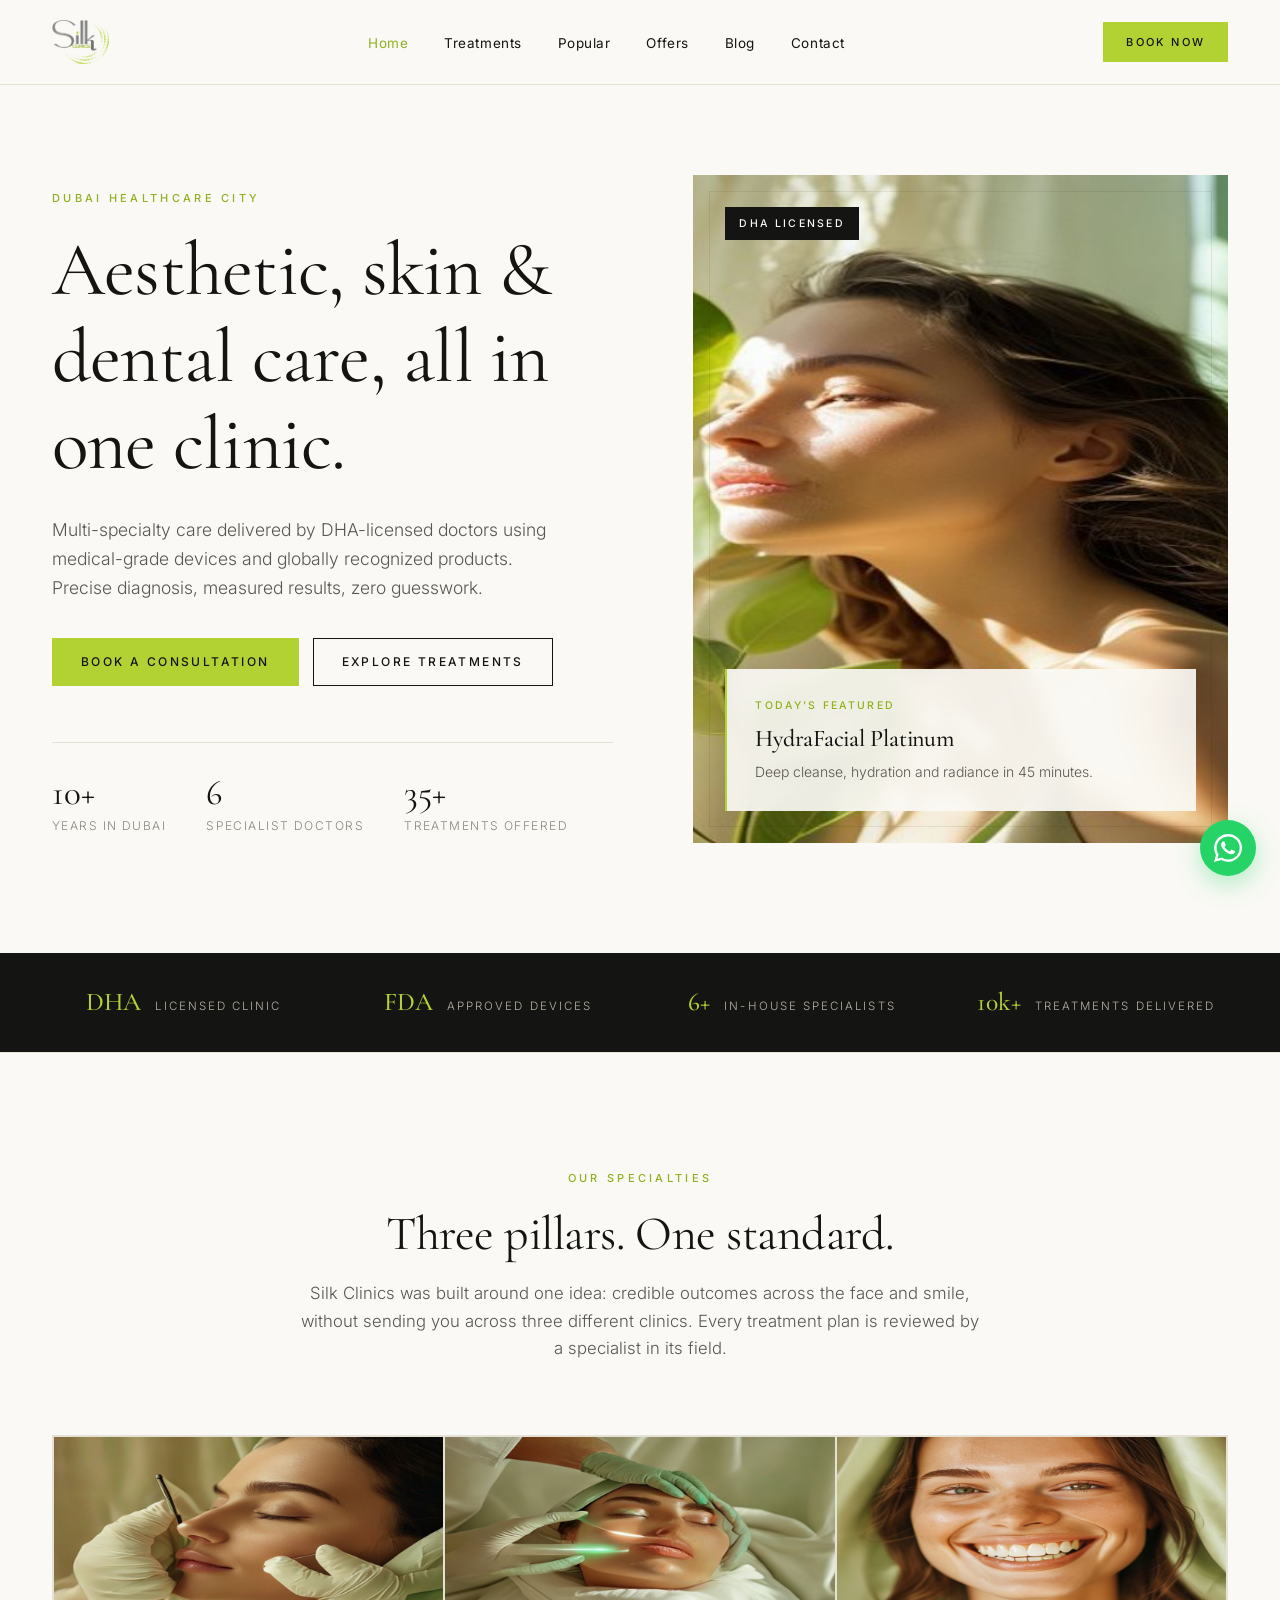
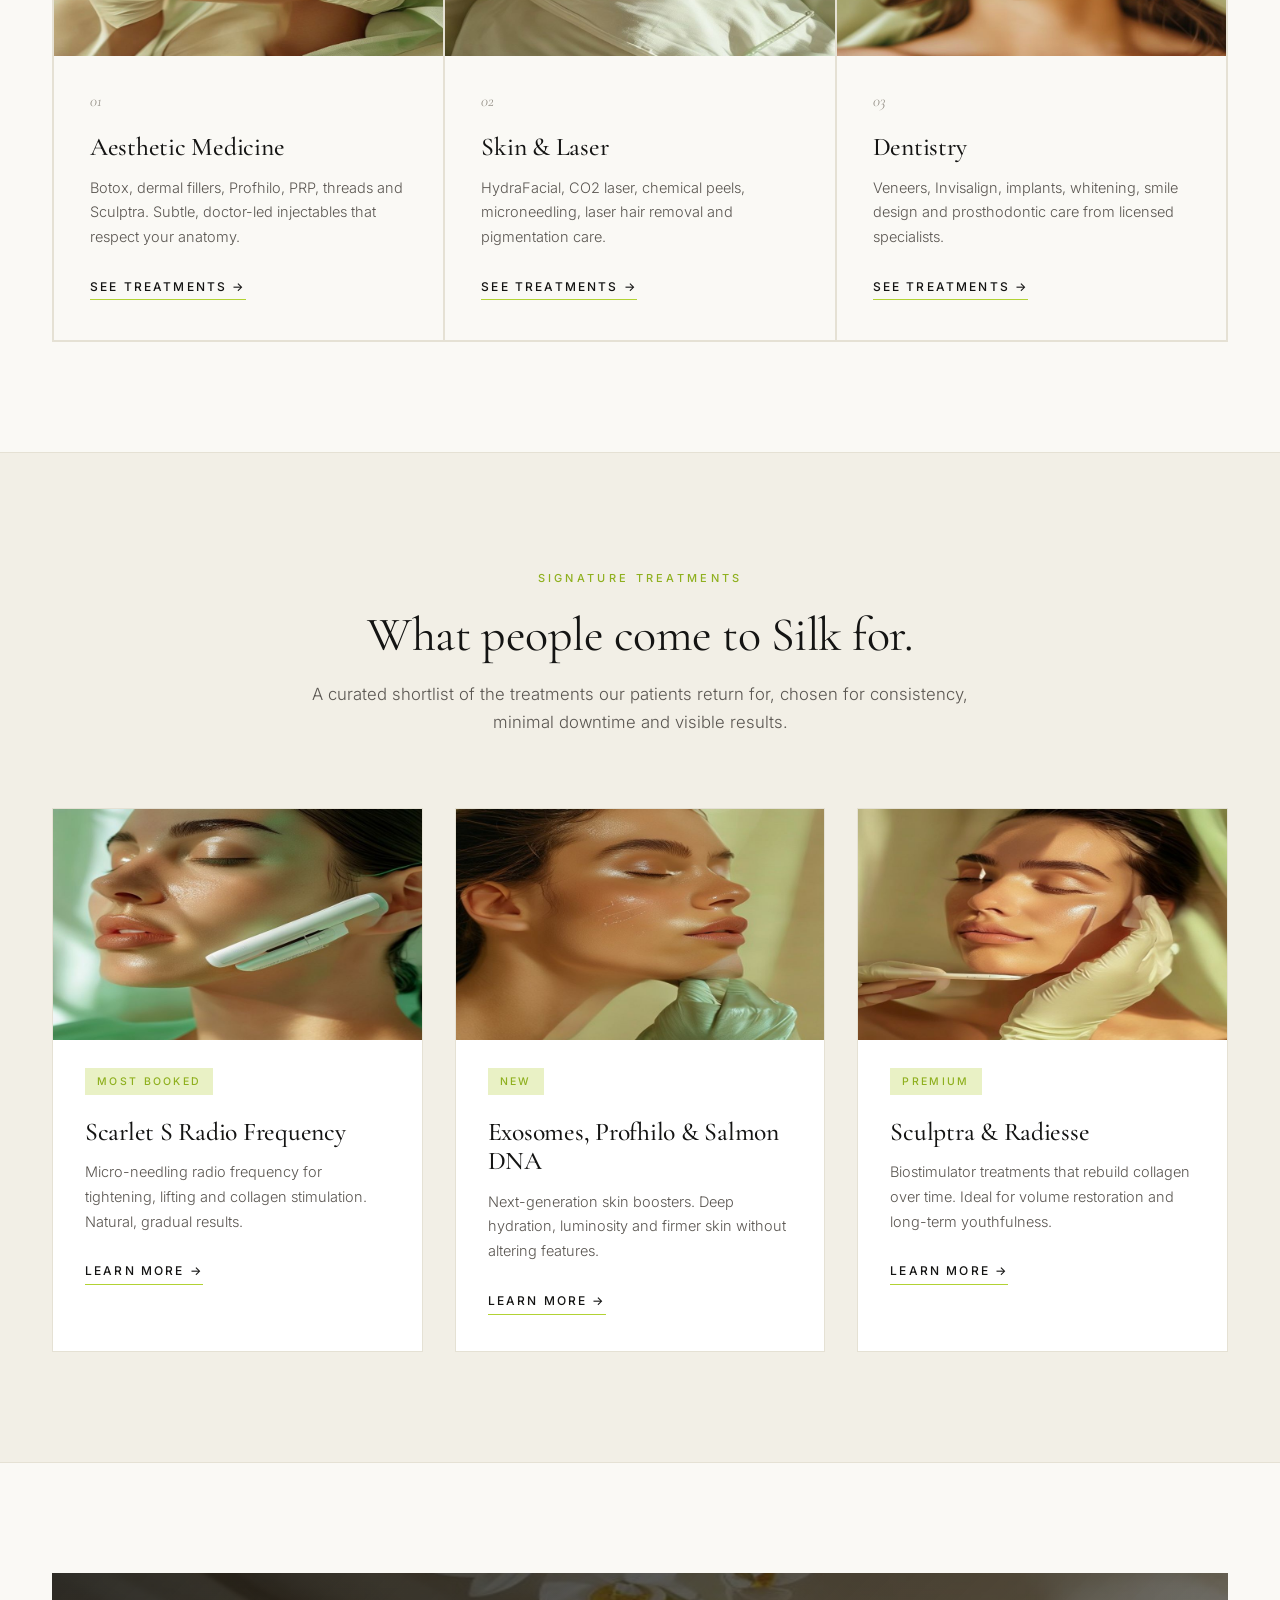
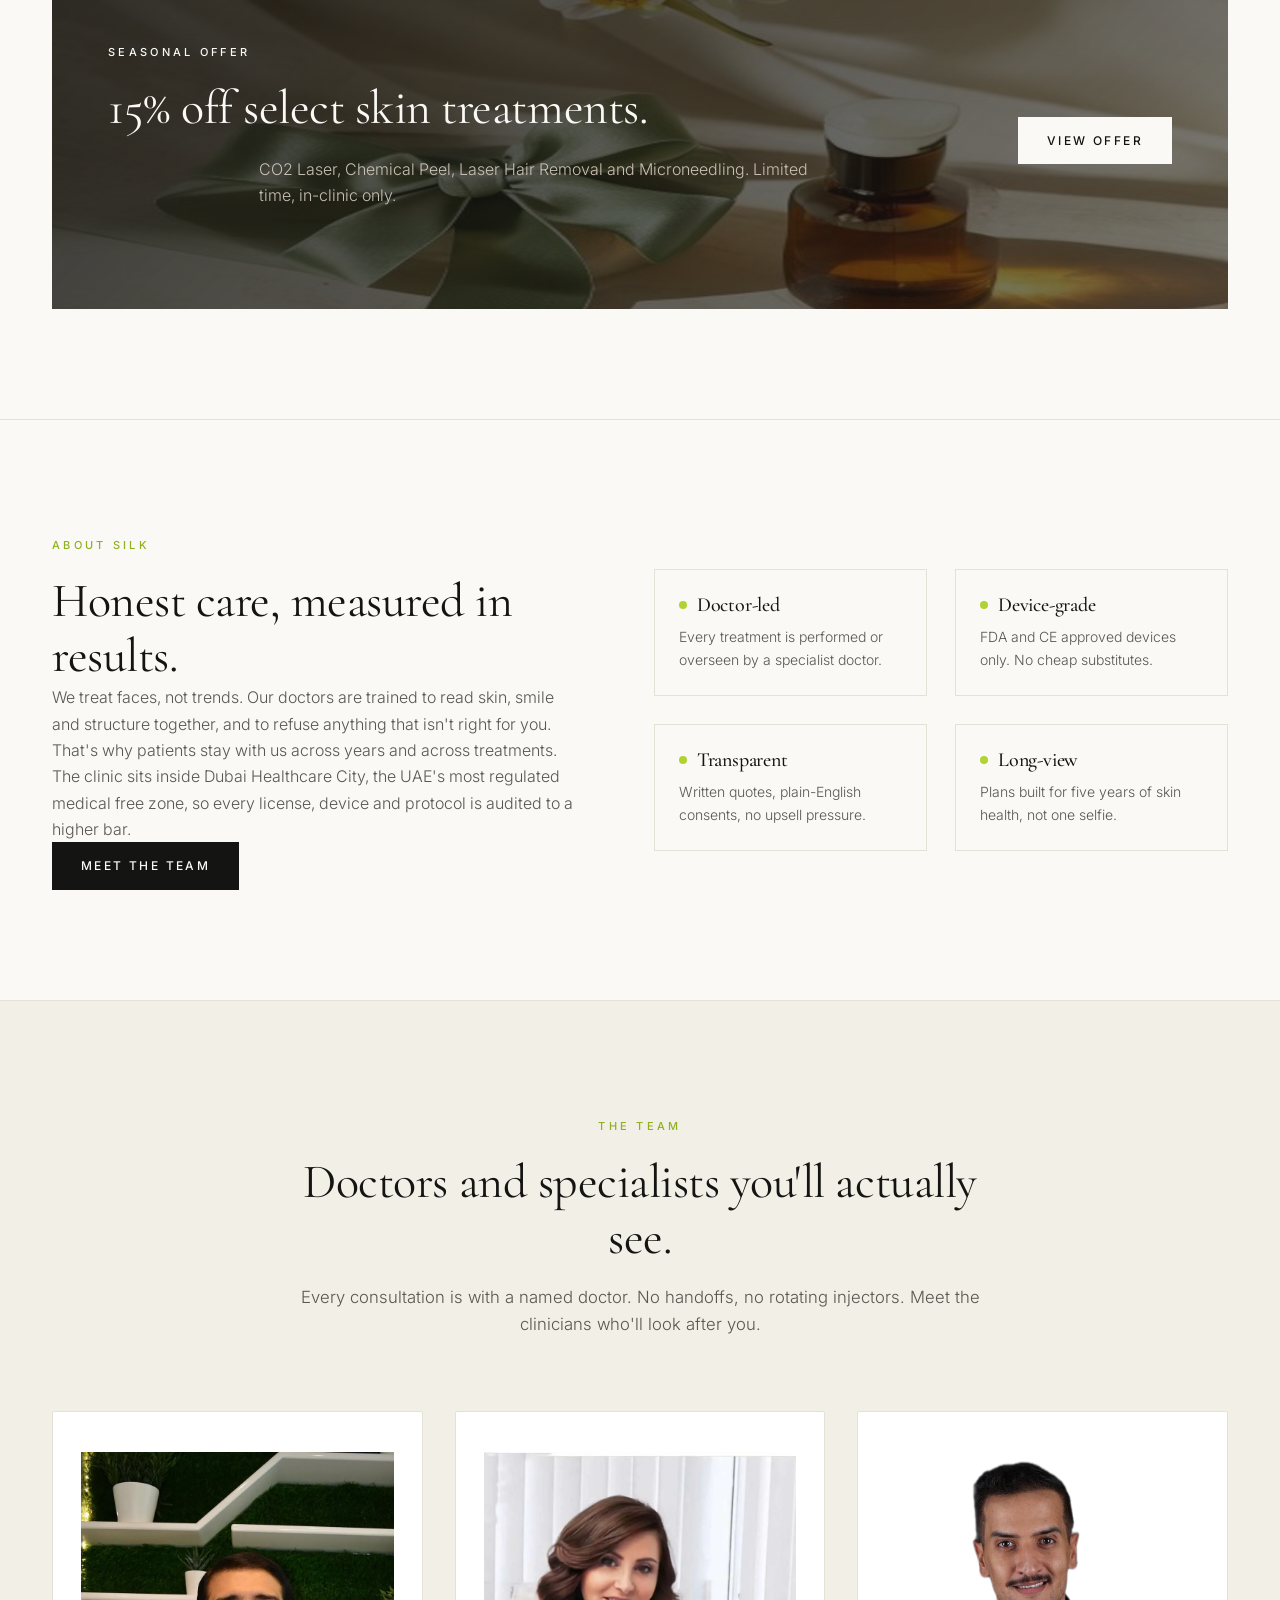
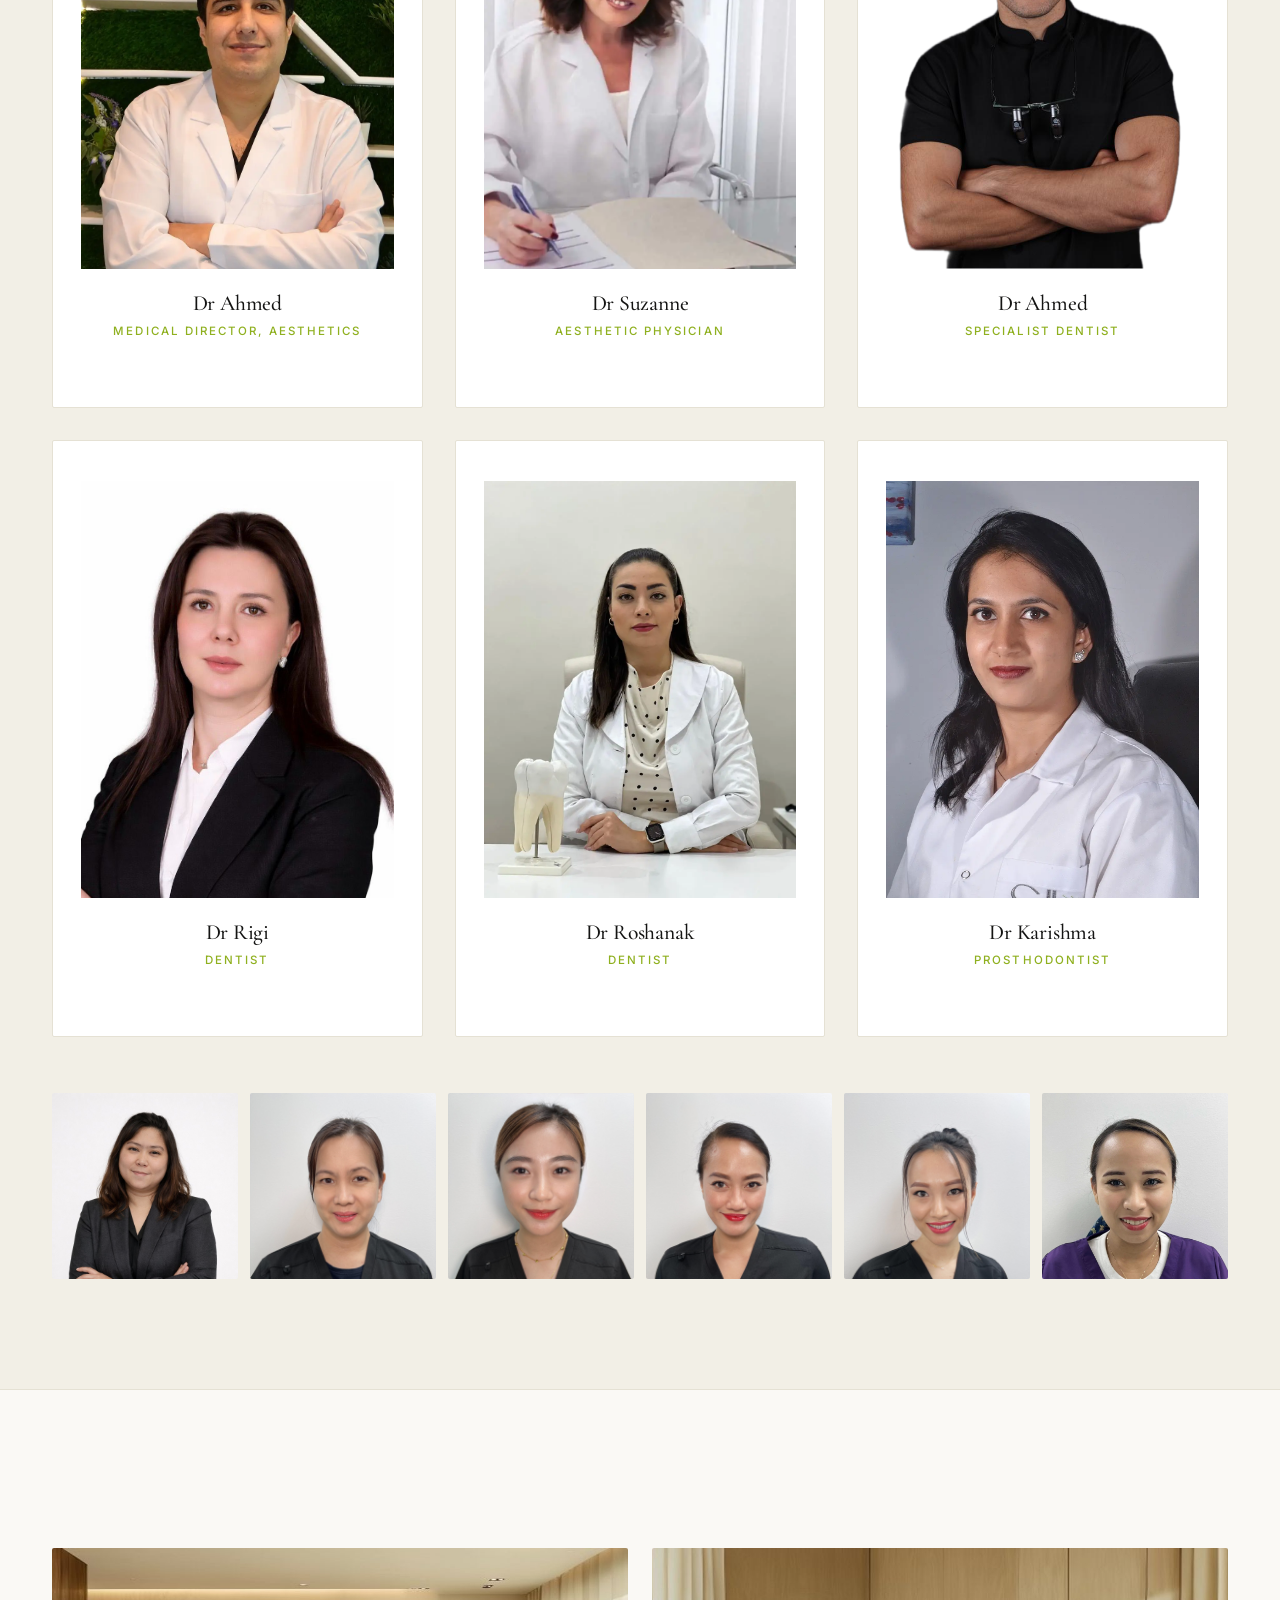
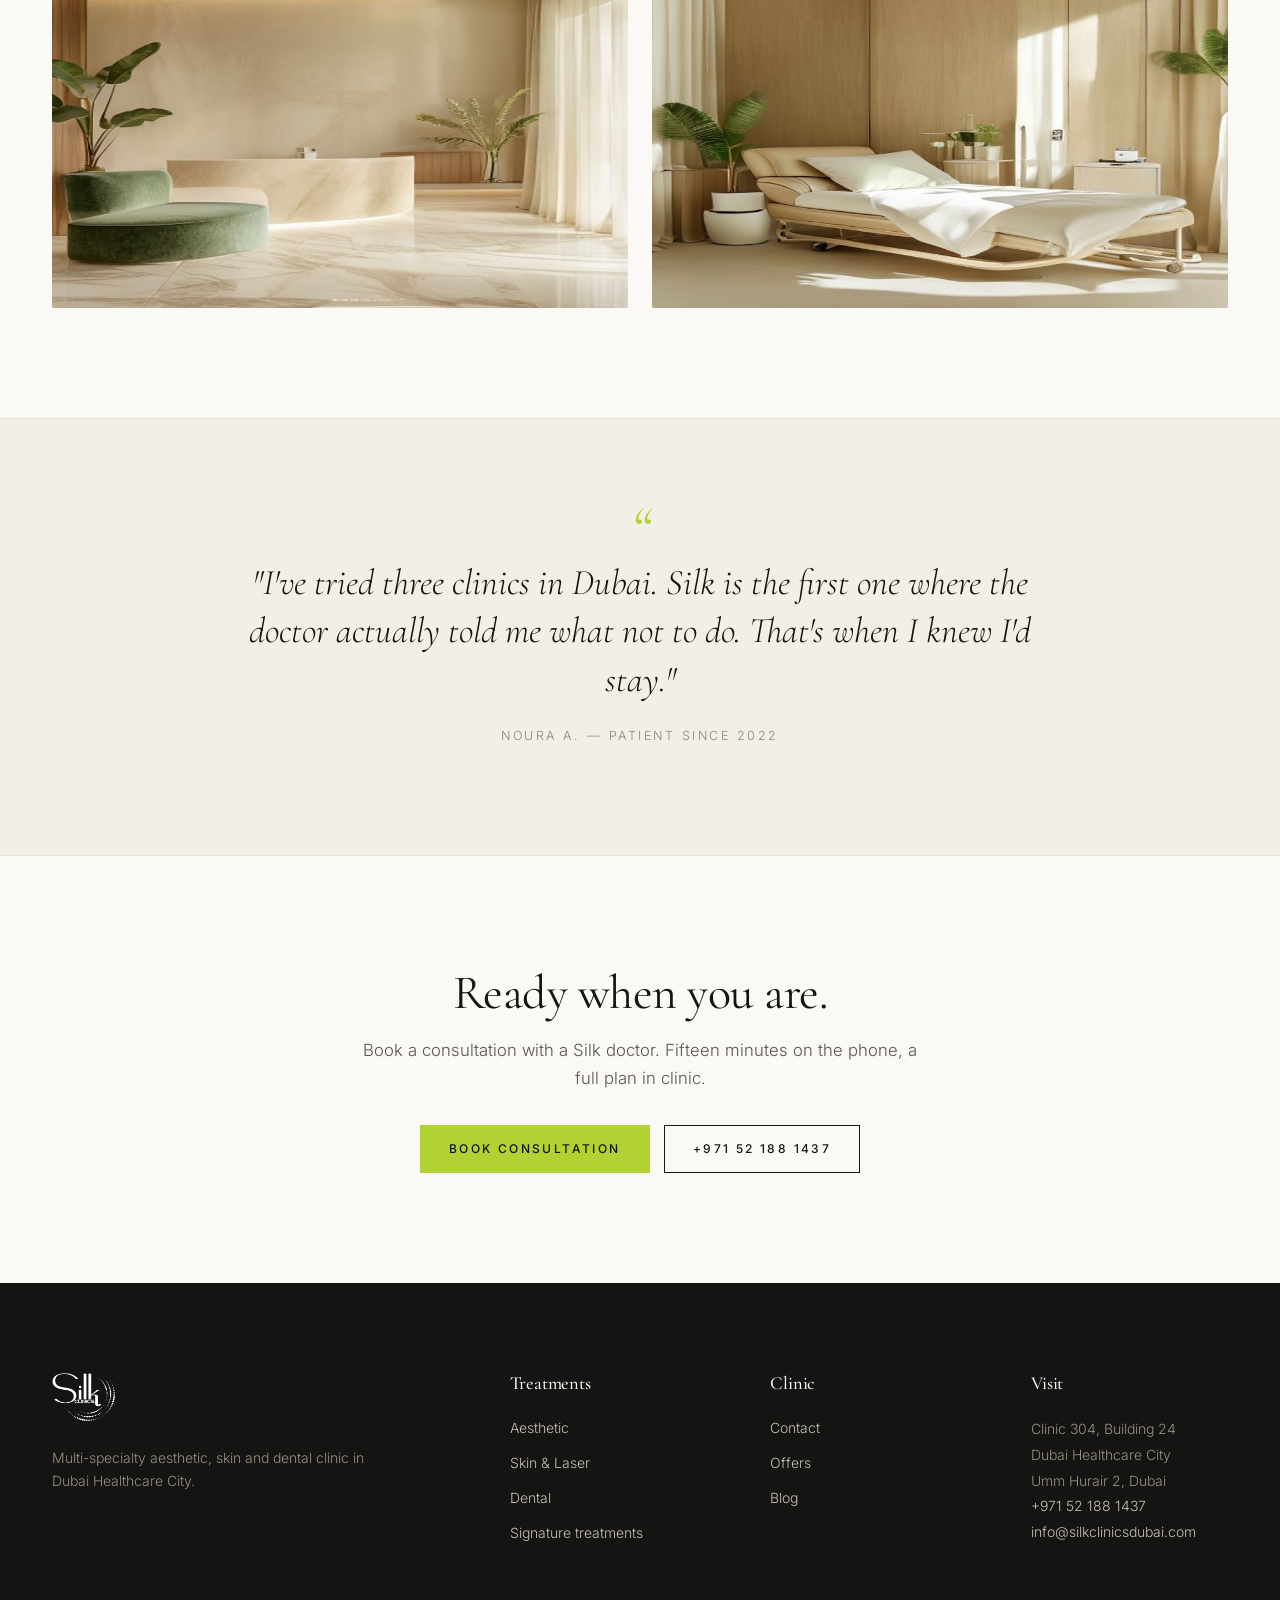
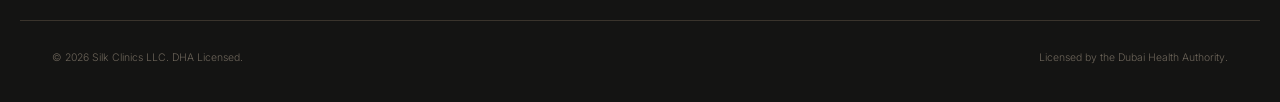
==== commit 4ce6a8d4: "Cache-bust stylesheet so browsers fetch latest aspect-ratio fixes" ====
--- a/index.html
+++ b/index.html
@@ -22,7 +22,7 @@
 <link rel="preconnect" href="https://fonts.googleapis.com">
 <link rel="preconnect" href="https://fonts.gstatic.com" crossorigin>
 <link href="https://fonts.googleapis.com/css2?family=Cormorant+Garamond:wght@300;400;500;600&family=Inter:wght@300;400;500;600&display=swap" rel="stylesheet">
-<link rel="stylesheet" href="styles.css">
+<link rel="stylesheet" href="styles.css?v=23">
 <link rel="icon" type="image/png" href="images/real/Silk-logo-digital-3D.webp">
 
 <script type="application/ld+json">
--- a/styles.css
+++ b/styles.css
@@ -1723,21 +1723,27 @@
   filter: brightness(0) invert(1);
 }
 
-/* Hero image (homepage) */
+/* Hero image (homepage) - absolutely fills .hero-visual which already has aspect-ratio 4/5 */
 .hero-visual { position: relative; }
 .hero-image {
+  position: absolute;
+  inset: 0;
   width: 100%;
-  aspect-ratio: 4 / 5;
+  height: 100%;
   object-fit: cover;
-  border-radius: var(--radius);
-  box-shadow: 0 20px 60px rgba(20, 20, 19, .12);
-}
+  object-position: center;
+  z-index: 0;
+}
+.hero-visual-inner { z-index: 2; }
+.hero-visual::before { z-index: 1; pointer-events: none; }
 
 /* Page hero images (interior pages) */
 .page-hero-image {
   width: 100%;
-  max-height: 480px;
+  aspect-ratio: 21 / 9;
   object-fit: cover;
+  object-position: center;
+  display: block;
   border-radius: var(--radius);
   margin-top: 40px;
   box-shadow: 0 16px 48px rgba(20, 20, 19, .08);
@@ -1747,8 +1753,9 @@
 .service-card { overflow: hidden; padding: 0; }
 .service-image {
   width: 100%;
-  aspect-ratio: 16 / 10;
+  aspect-ratio: 16 / 9;
   object-fit: cover;
+  object-position: center;
   display: block;
 }
 .service-card .service-index,
@@ -1762,8 +1769,9 @@
 .featured-card { overflow: hidden; padding: 0; }
 .featured-image {
   width: 100%;
-  aspect-ratio: 4 / 3;
+  aspect-ratio: 16 / 10;
   object-fit: cover;
+  object-position: center;
   display: block;
 }
 .featured-card .featured-tag { margin-left: 32px; margin-right: 32px; margin-top: 28px; }
@@ -1777,16 +1785,20 @@
   width: 100%;
   aspect-ratio: 16 / 9;
   object-fit: cover;
+  object-position: center;
   border-radius: var(--radius);
+  display: block;
   margin-bottom: 24px;
 }
 
 /* Feature visual (popular-treatments split sections) */
 .feature-visual img {
   width: 100%;
-  aspect-ratio: 4 / 3;
+  aspect-ratio: 16 / 10;
   object-fit: cover;
+  object-position: center;
   border-radius: var(--radius);
+  display: block;
   margin-bottom: 20px;
 }
 .feature-stat-row {
@@ -1917,9 +1929,11 @@
 }
 .clinic-showcase img {
   width: 100%;
-  aspect-ratio: 4 / 3;
+  aspect-ratio: 16 / 10;
   object-fit: cover;
+  object-position: center;
   border-radius: var(--radius);
+  display: block;
 }
 
 /* Responsive */
@@ -1931,13 +1945,12 @@
   .team-strip { grid-template-columns: repeat(3, 1fr); }
   .clinic-showcase { grid-template-columns: 1fr; }
   .feature-stat-row { grid-template-columns: 1fr 1fr; }
-  .service-image { margin: -24px -24px 20px -24px; width: calc(100% + 48px); }
 }
 @media (max-width: 600px) {
   .team-grid { grid-template-columns: 1fr; }
   .team-strip { grid-template-columns: repeat(2, 1fr); }
   .brand-logo { height: 36px; }
-  .page-hero-image { max-height: 320px; margin-top: 28px; }
+  .page-hero-image { aspect-ratio: 16 / 10; margin-top: 28px; }
   .feature-stat .stat-value { font-size: 1.7rem; }
 }
 
@@ -2113,3 +2126,11 @@
   .time-grid { grid-template-columns: repeat(4, 1fr); }
   .booking-widget { padding: 28px 22px; }
 }
+
+/* v2.3 — Booking field hint */
+.field-hint {
+  margin-top: 8px;
+  font-size: 12.5px;
+  color: var(--ink-muted);
+  line-height: 1.5;
+}
